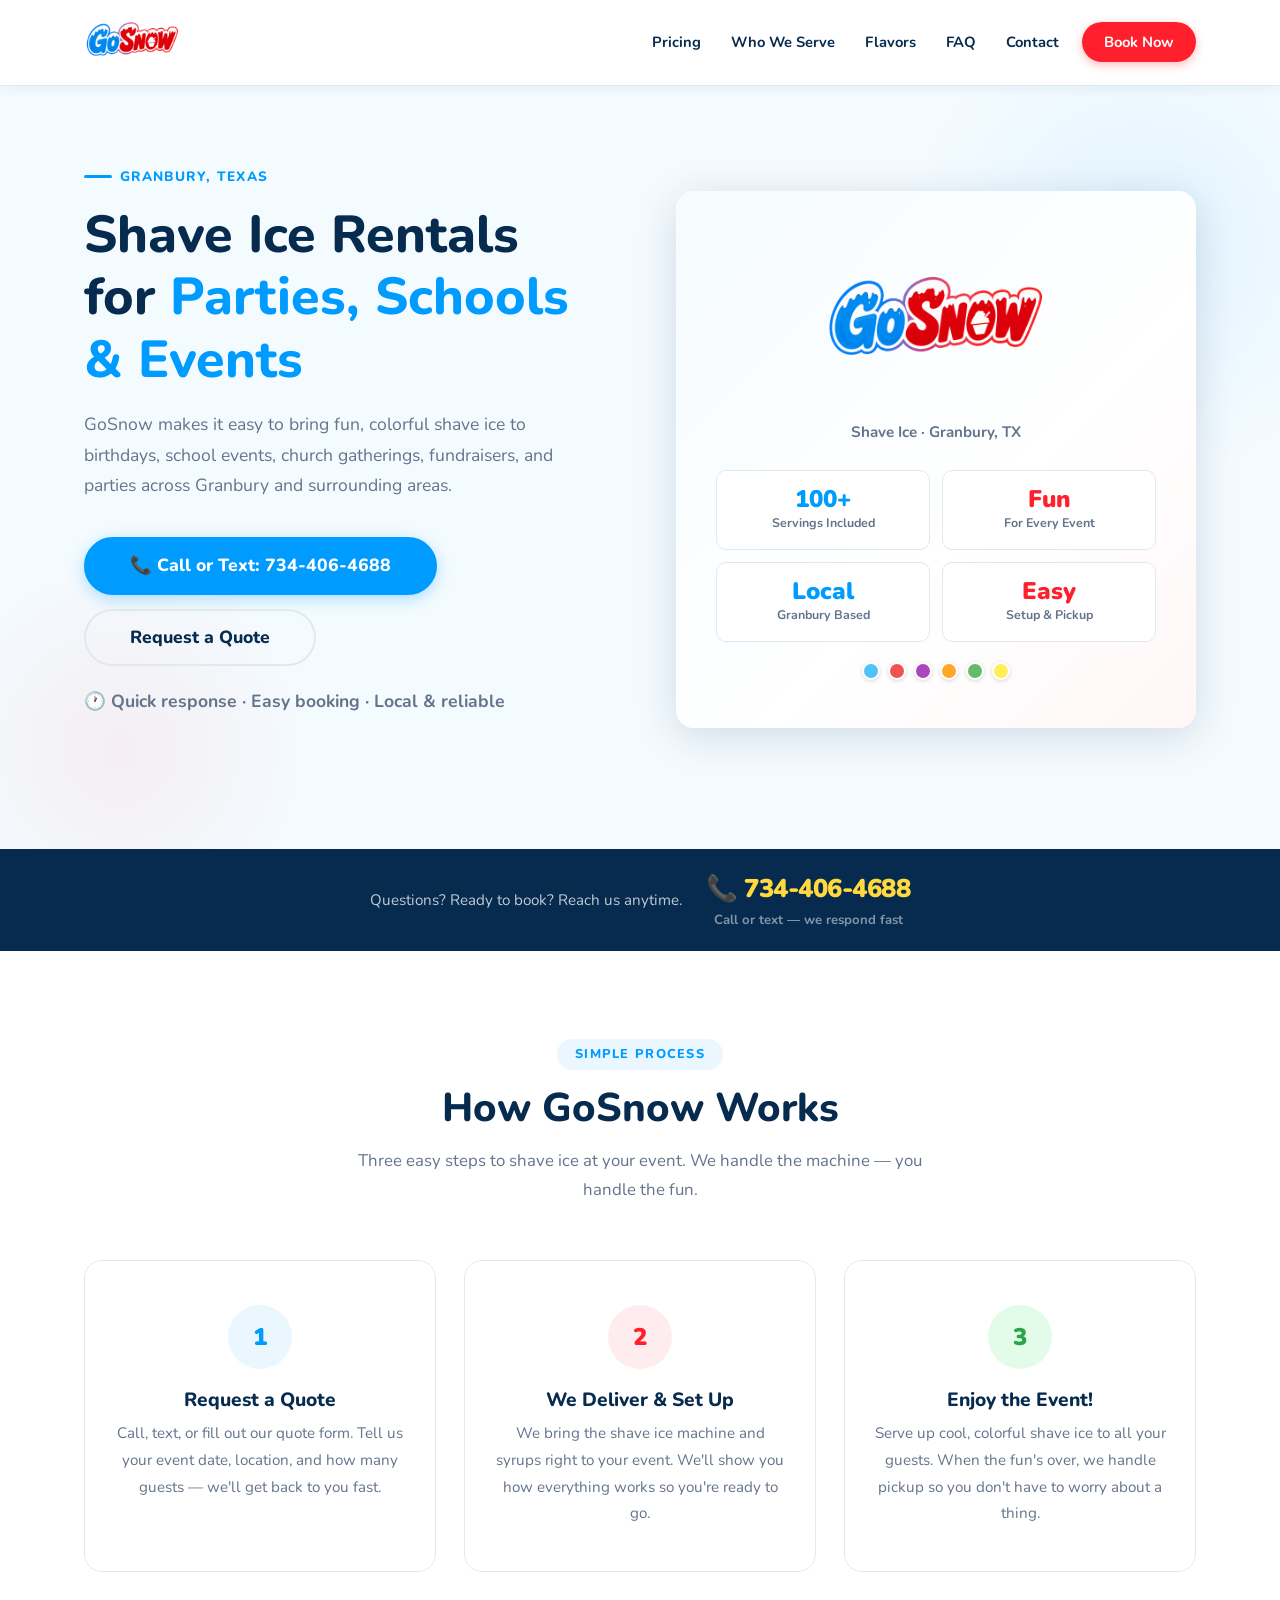
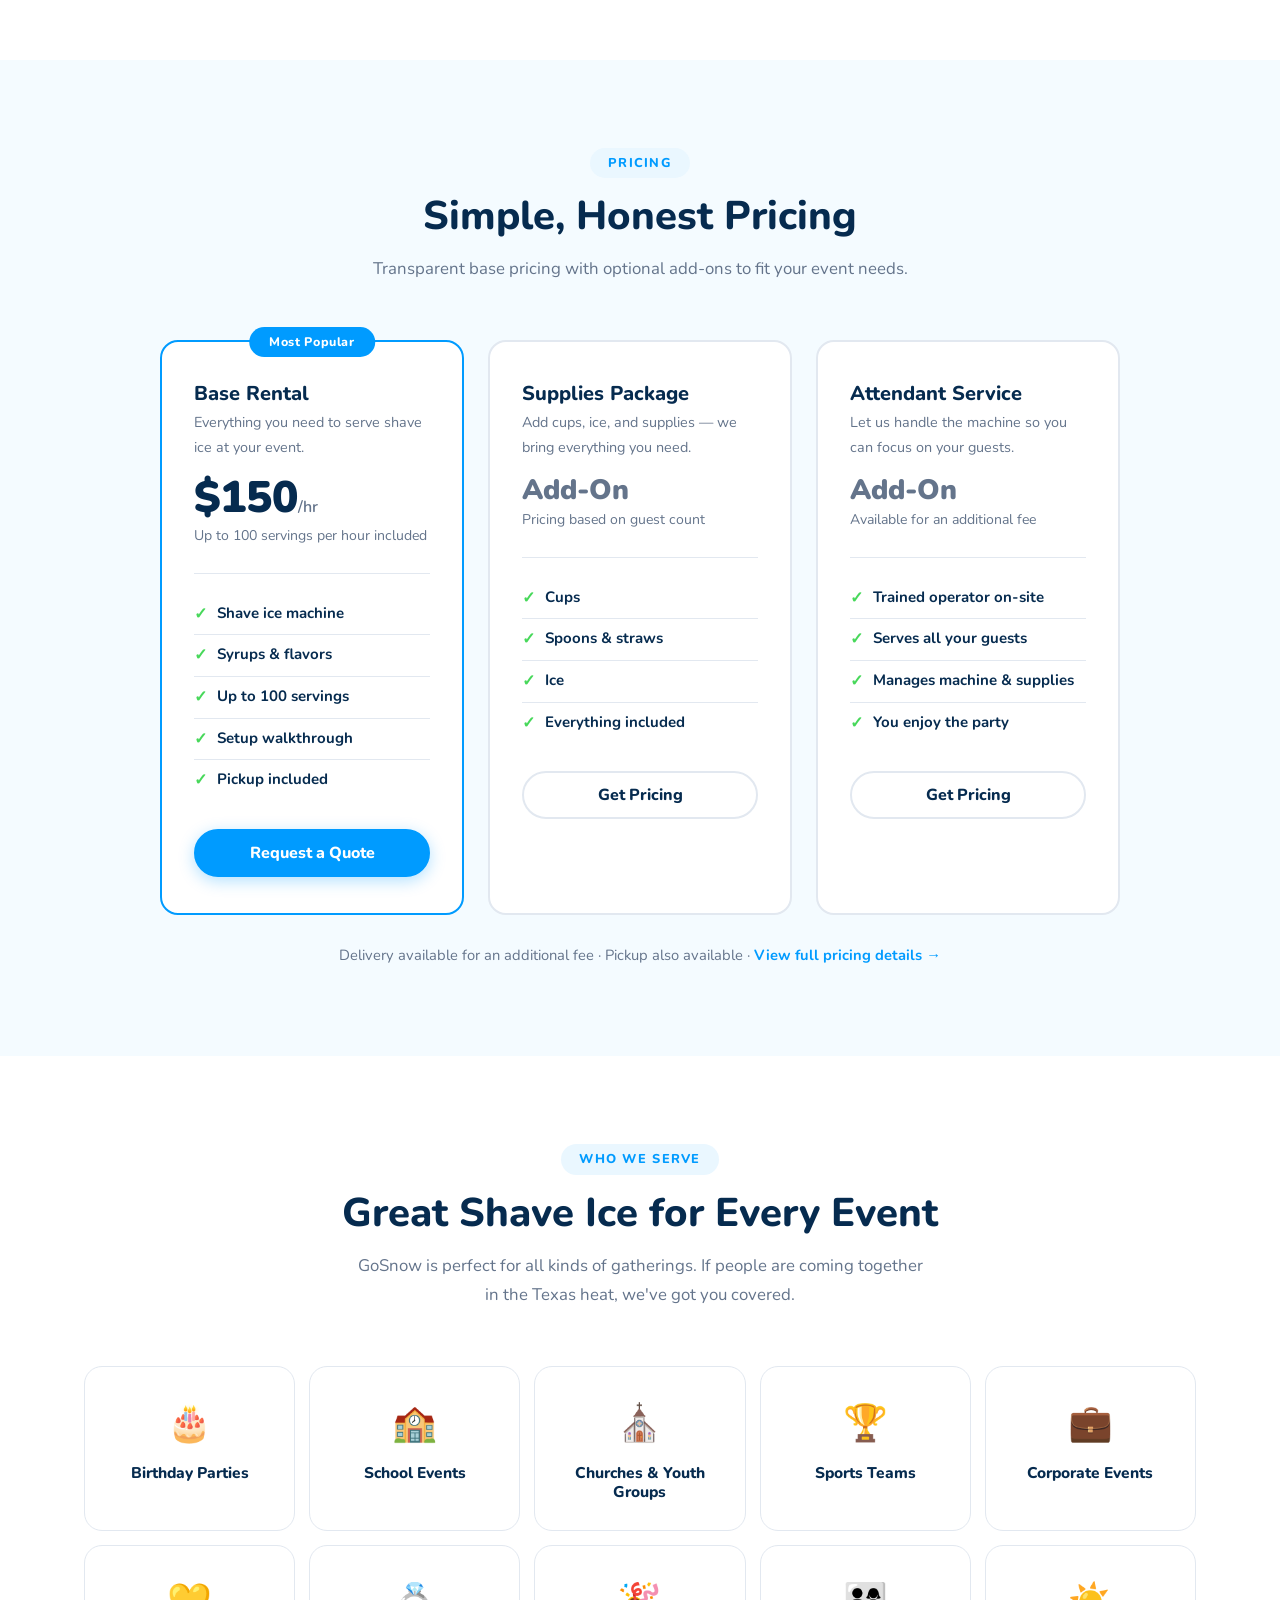
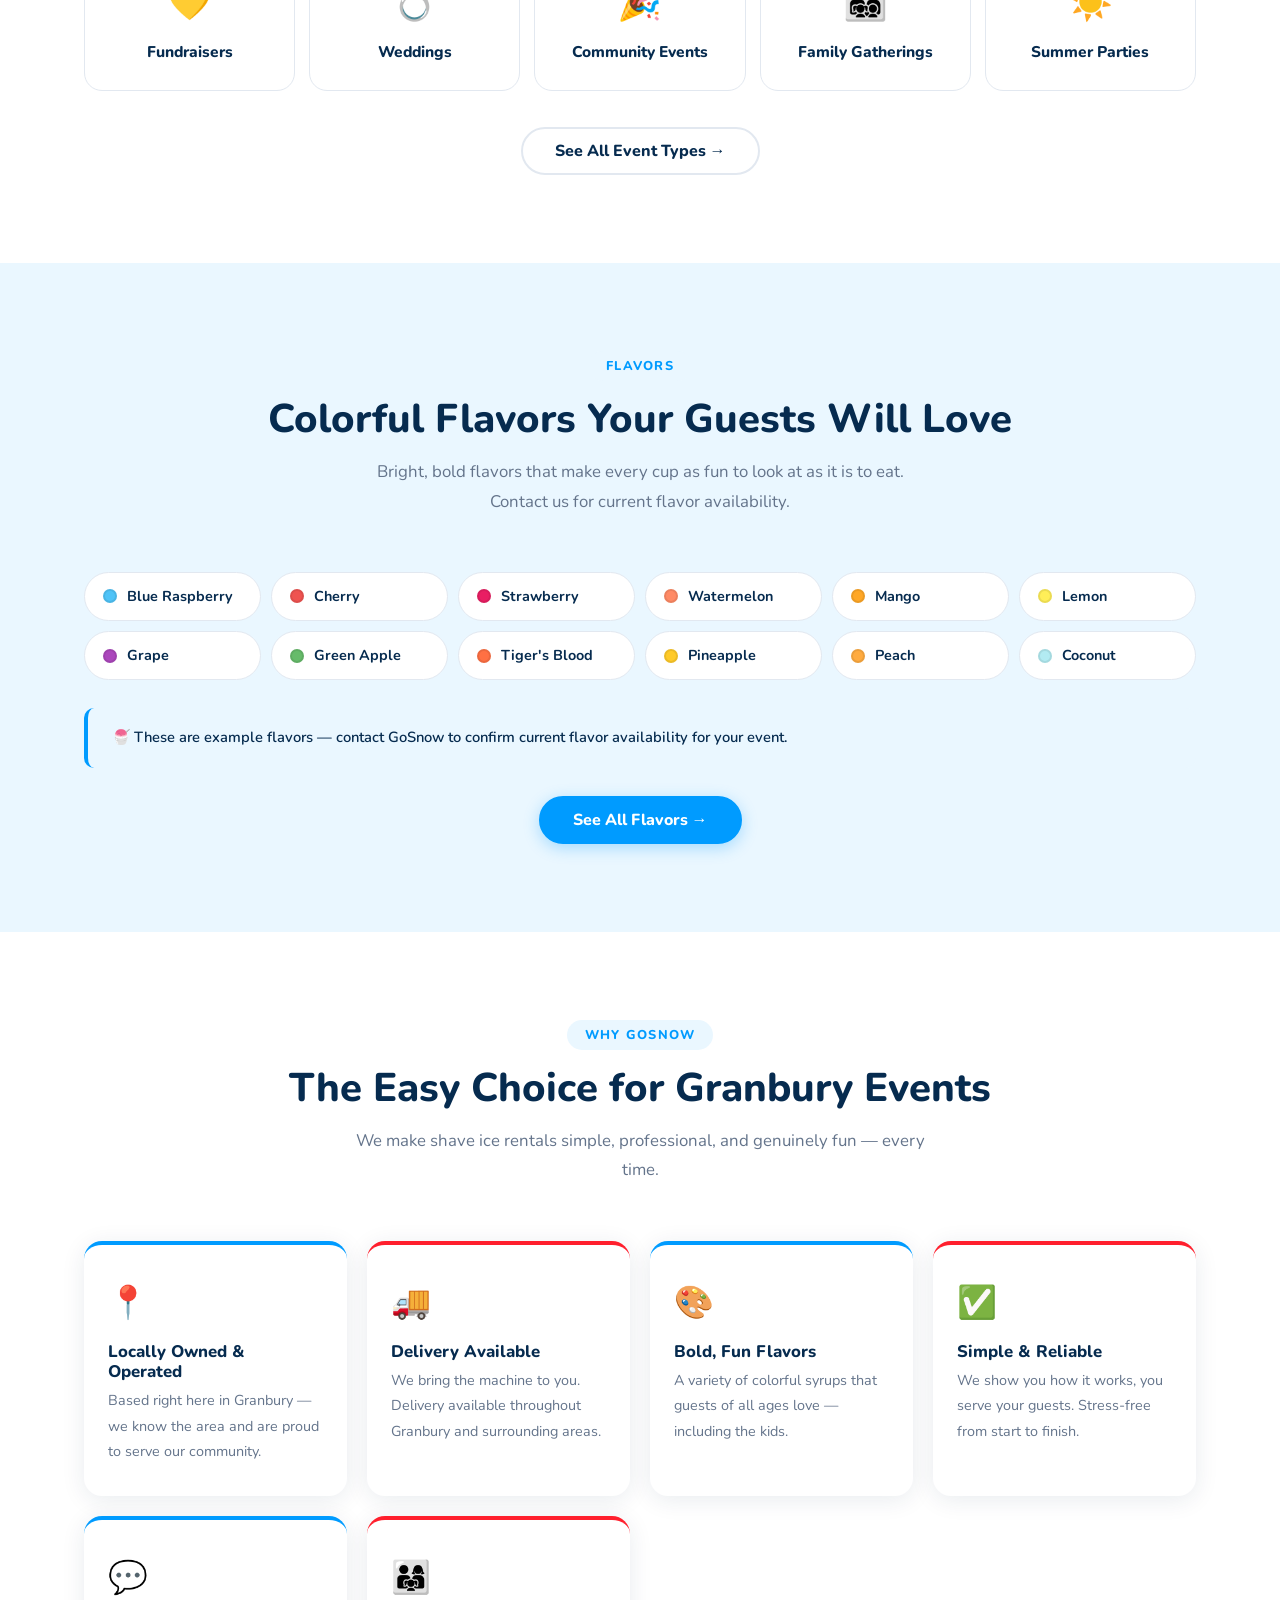
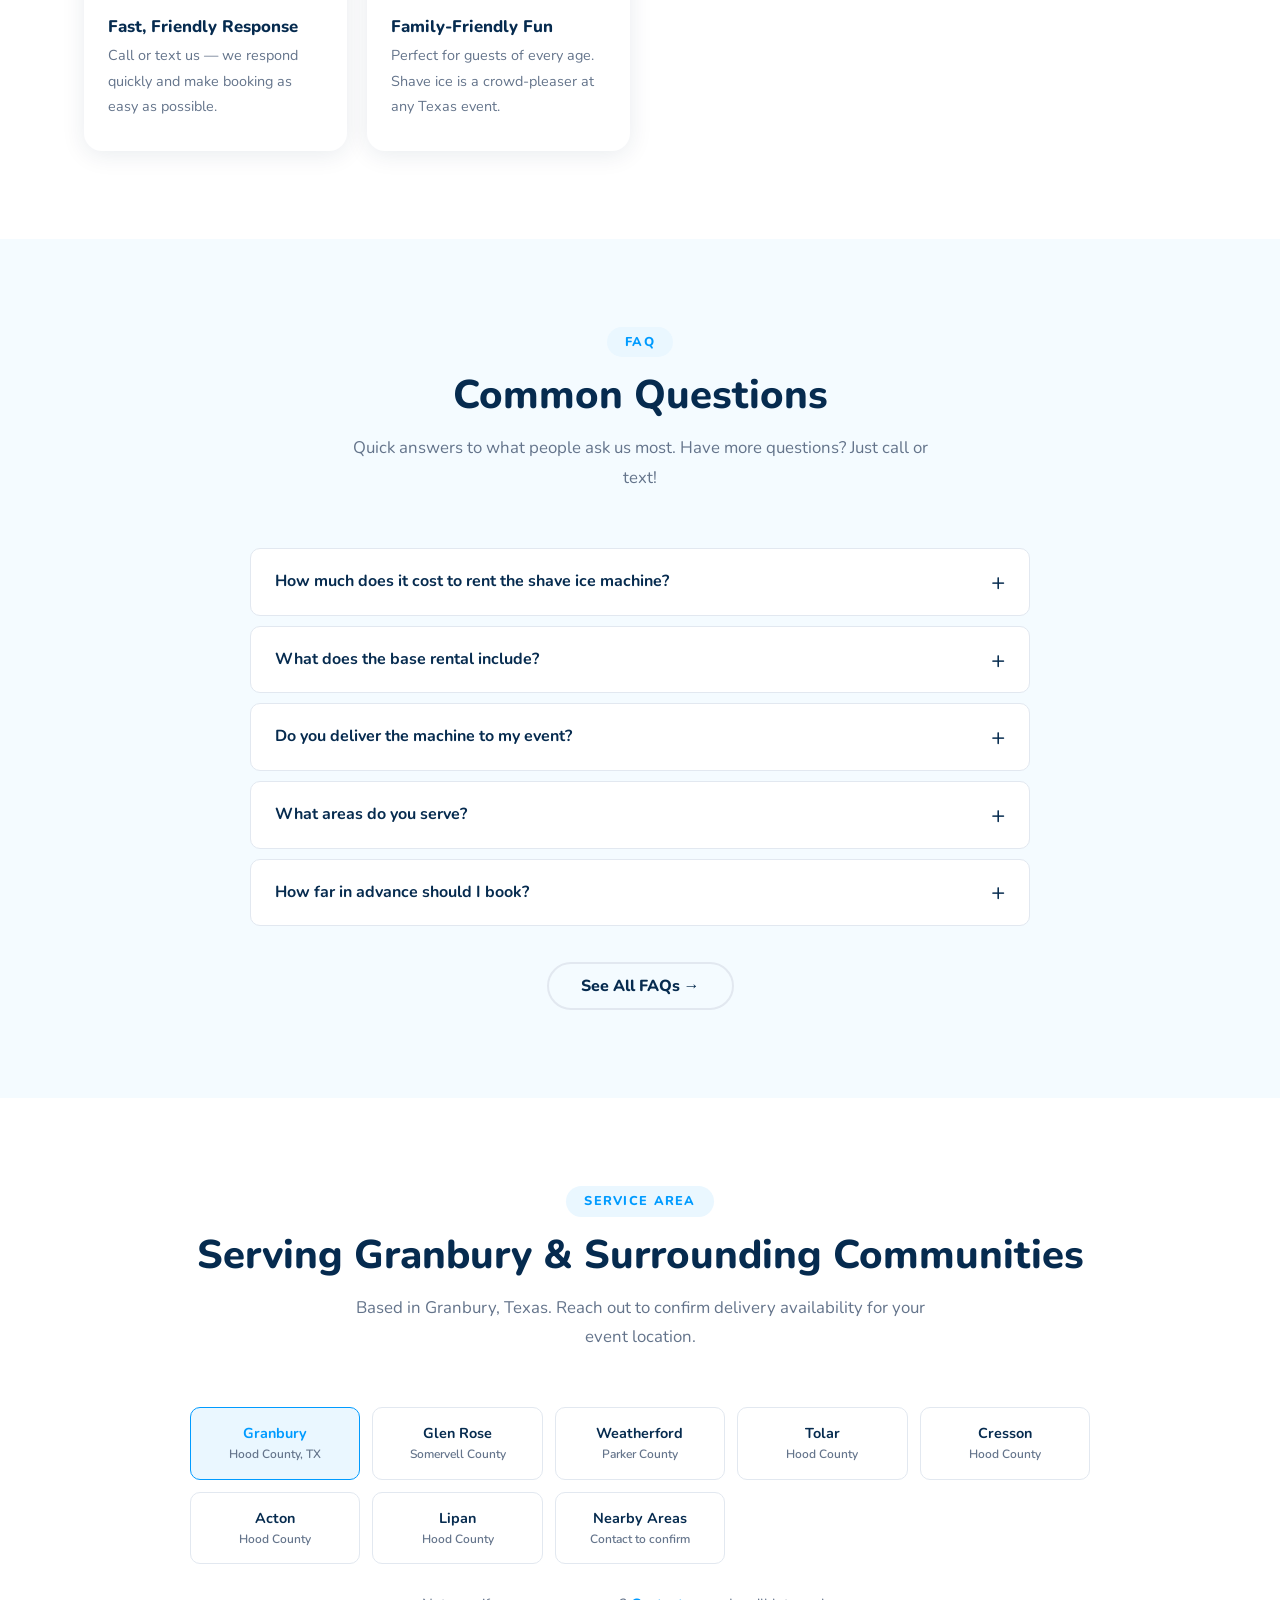
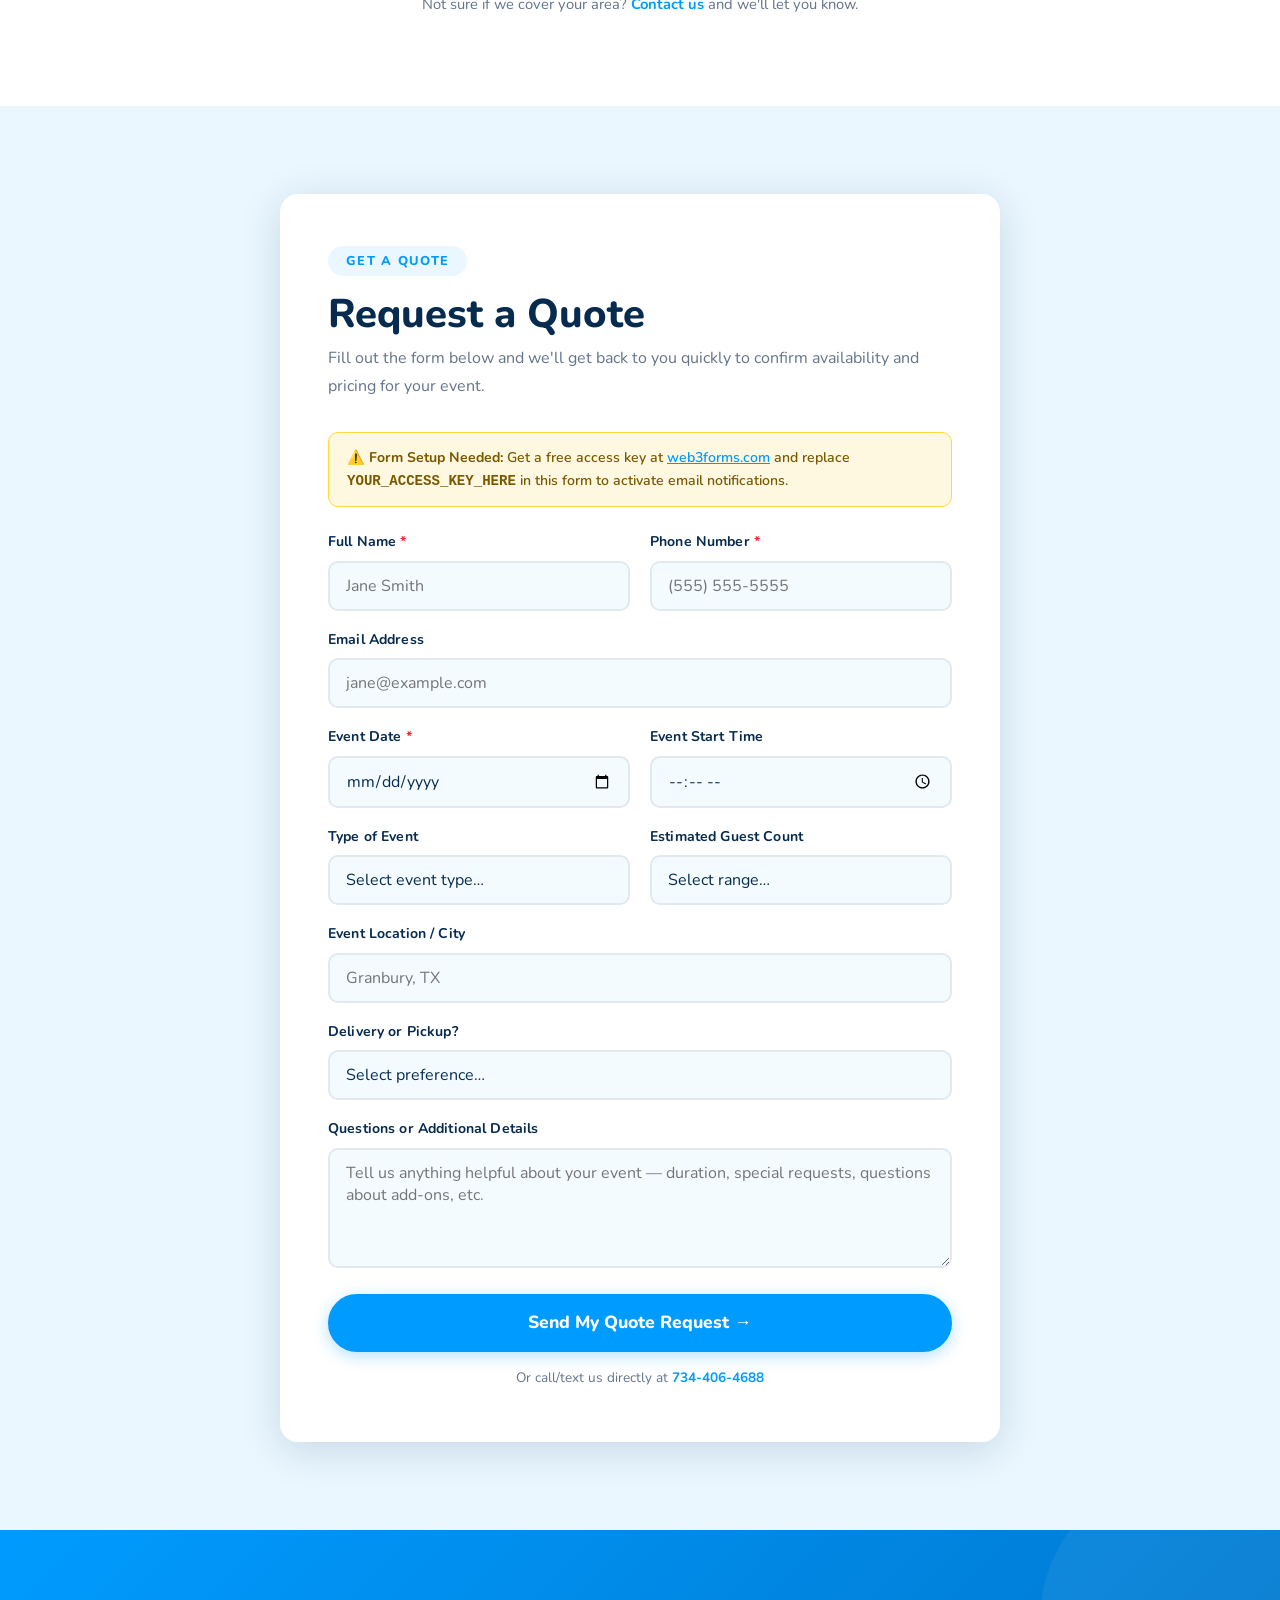
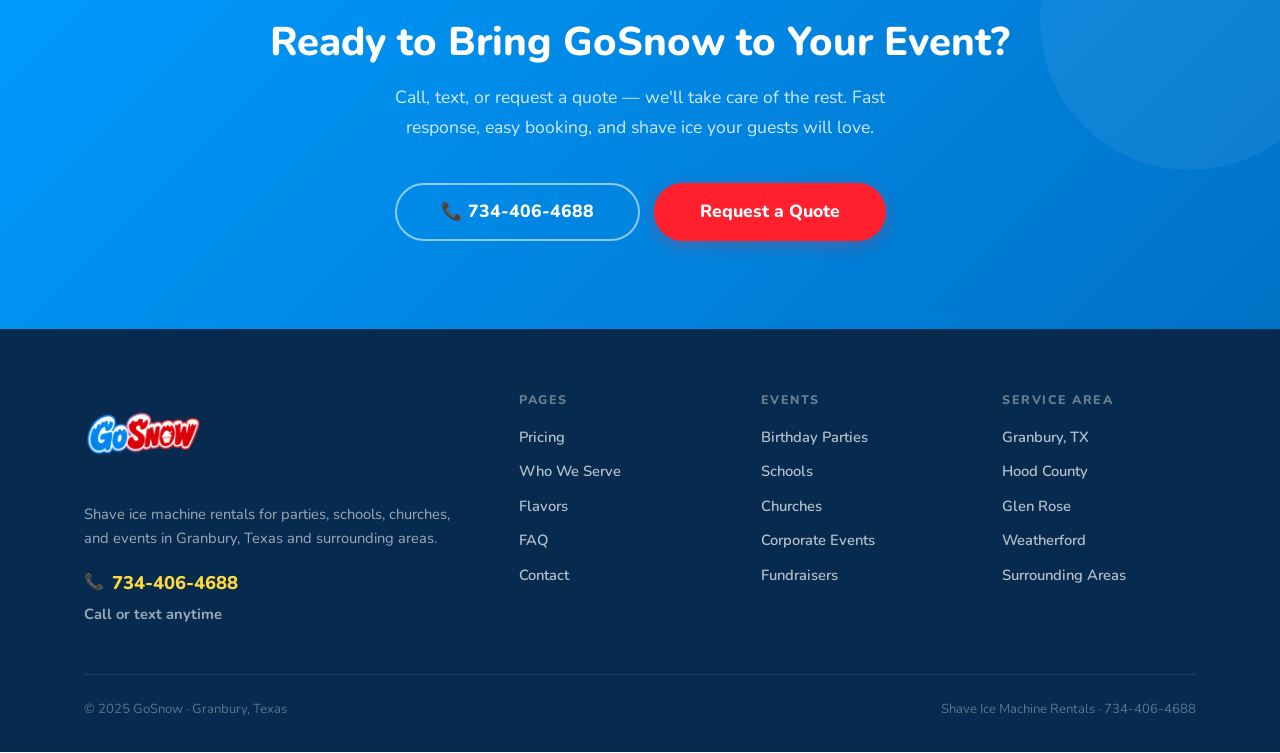
==== index.html @ 5ad8073b "Initial GoSnow website" ====
<!DOCTYPE html>
<html lang="en">
<head>
  <meta charset="UTF-8">
  <meta name="viewport" content="width=device-width, initial-scale=1.0">
  <title>GoSnow — Shave Ice Rentals in Granbury, TX</title>
  <meta name="description" content="GoSnow brings fun, colorful shave ice to birthday parties, school events, church gatherings, fundraisers, and events across Granbury, Texas. Call or text to book today!">
  <meta name="robots" content="index, follow">
  <link rel="canonical" href="index.html">

  <!-- Open Graph -->
  <meta property="og:title" content="GoSnow — Shave Ice Rentals in Granbury, TX">
  <meta property="og:description" content="Shave ice machine rentals for parties, schools, churches, and events in Granbury, Texas. Easy booking, great flavors, local service.">
  <meta property="og:type" content="website">
  <meta property="og:locale" content="en_US">

  <link rel="stylesheet" href="css/styles.css">

  <!-- LocalBusiness Structured Data -->
  <script type="application/ld+json">
  {
    "@context": "https://schema.org",
    "@type": "LocalBusiness",
    "name": "GoSnow",
    "description": "Shave ice machine rentals for parties, schools, churches, and events in Granbury, Texas.",
    "telephone": "+17344064688",
    "address": {
      "@type": "PostalAddress",
      "addressLocality": "Granbury",
      "addressRegion": "TX",
      "addressCountry": "US"
    },
    "areaServed": "Granbury, Texas and surrounding areas",
    "serviceType": "Shave Ice Machine Rental"
  }
  </script>
</head>
<body>

<!-- ============ NAV ============ -->
<header class="site-nav">
  <div class="container">
    <div class="nav-inner">
      <a href="index.html" class="logo-link" aria-label="GoSnow — Home">
        <img src="images/GoSnow_logo_transparent.png" alt="GoSnow" class="logo-img"
             onerror="this.style.display='none';this.nextElementSibling.style.display='flex'">
        <span class="logo-text" style="display:none"><span class="logo-go">Go</span><span class="logo-snow">Snow</span></span>
      </a>
      <nav aria-label="Main navigation">
        <ul class="nav-links">
          <li><a href="pricing.html">Pricing</a></li>
          <li><a href="who-we-rent-to.html">Who We Serve</a></li>
          <li><a href="flavors.html">Flavors</a></li>
          <li><a href="faq.html">FAQ</a></li>
          <li><a href="contact.html">Contact</a></li>
          <li><a href="contact.html" class="nav-book">Book Now</a></li>
        </ul>
      </nav>
      <button class="hamburger" aria-label="Open menu" aria-expanded="false">
        <svg viewBox="0 0 24 24" fill="none" stroke="currentColor" stroke-width="2.5" stroke-linecap="round">
          <line x1="3" y1="6" x2="21" y2="6"/><line x1="3" y1="12" x2="21" y2="12"/><line x1="3" y1="18" x2="21" y2="18"/>
        </svg>
      </button>
    </div>
  </div>
</header>
<nav class="mobile-nav" aria-label="Mobile navigation">
  <a href="index.html">Home</a>
  <a href="pricing.html">Pricing</a>
  <a href="who-we-rent-to.html">Who We Serve</a>
  <a href="flavors.html">Flavors</a>
  <a href="faq.html">FAQ</a>
  <a href="contact.html">Contact</a>
  <a href="contact.html" class="mobile-book">Book Now →</a>
</nav>

<main>

  <!-- ============ HERO ============ -->
  <section class="hero">
    <div class="container">
      <div class="hero-inner">
        <div class="hero-content">
          <div class="hero-eyebrow">Granbury, Texas</div>
          <h1>Shave Ice Rentals for <span>Parties, Schools &amp; Events</span></h1>
          <p>GoSnow makes it easy to bring fun, colorful shave ice to birthdays, school events, church gatherings, fundraisers, and parties across Granbury and surrounding areas.</p>
          <div class="cta-group">
            <a href="tel:7344064688" class="btn btn-primary btn-lg">📞 Call or Text: 734-406-4688</a>
            <a href="#quote" class="btn btn-outline btn-lg">Request a Quote</a>
          </div>
          <p class="hero-phone-note">🕐 Quick response · Easy booking · Local &amp; reliable</p>
        </div>
        <div class="hero-visual" aria-hidden="true">
          <div class="hero-visual-bg"></div>
          <div class="hero-visual-content">
            <img src="images/GoSnow_logo_transparent.png" alt="GoSnow" class="hero-logo-img">
            <p class="hero-tagline">Shave Ice · Granbury, TX</p>
            <div class="hero-stats">
              <div class="hero-stat">
                <div class="hero-stat-num blue">100+</div>
                <div class="hero-stat-label">Servings Included</div>
              </div>
              <div class="hero-stat">
                <div class="hero-stat-num red">Fun</div>
                <div class="hero-stat-label">For Every Event</div>
              </div>
              <div class="hero-stat">
                <div class="hero-stat-num blue">Local</div>
                <div class="hero-stat-label">Granbury Based</div>
              </div>
              <div class="hero-stat">
                <div class="hero-stat-num red">Easy</div>
                <div class="hero-stat-label">Setup &amp; Pickup</div>
              </div>
            </div>
            <div class="hero-flavor-dots">
              <div class="flavor-dot-sm" style="background:#4FC3F7;" title="Blue Raspberry"></div>
              <div class="flavor-dot-sm" style="background:#EF5350;" title="Cherry"></div>
              <div class="flavor-dot-sm" style="background:#AB47BC;" title="Grape"></div>
              <div class="flavor-dot-sm" style="background:#FFA726;" title="Mango"></div>
              <div class="flavor-dot-sm" style="background:#66BB6A;" title="Green Apple"></div>
              <div class="flavor-dot-sm" style="background:#FFEE58;" title="Lemon"></div>
            </div>
          </div>
        </div>
      </div>
    </div>
  </section>

  <!-- ============ PHONE BANNER ============ -->
  <div class="phone-banner">
    <div class="container">
      <div class="phone-banner-inner">
        <p>Questions? Ready to book? Reach us anytime.</p>
        <div>
          <a href="tel:7344064688" class="phone-link">📞 734-406-4688</a>
          <span class="call-or-text">Call or text — we respond fast</span>
        </div>
      </div>
    </div>
  </div>

  <!-- ============ HOW IT WORKS ============ -->
  <section class="section bg-white">
    <div class="container">
      <div class="section-header">
        <div class="section-tag">Simple Process</div>
        <h2>How GoSnow Works</h2>
        <p>Three easy steps to shave ice at your event. We handle the machine — you handle the fun.</p>
      </div>
      <div class="steps-grid">
        <div class="step-card">
          <div class="step-number blue">1</div>
          <h3>Request a Quote</h3>
          <p>Call, text, or fill out our quote form. Tell us your event date, location, and how many guests — we'll get back to you fast.</p>
        </div>
        <div class="step-card">
          <div class="step-number red">2</div>
          <h3>We Deliver &amp; Set Up</h3>
          <p>We bring the shave ice machine and syrups right to your event. We'll show you how everything works so you're ready to go.</p>
        </div>
        <div class="step-card">
          <div class="step-number green">3</div>
          <h3>Enjoy the Event!</h3>
          <p>Serve up cool, colorful shave ice to all your guests. When the fun's over, we handle pickup so you don't have to worry about a thing.</p>
        </div>
      </div>
    </div>
  </section>

  <!-- ============ PRICING PREVIEW ============ -->
  <section class="section bg-ice">
    <div class="container">
      <div class="section-header">
        <div class="section-tag">Pricing</div>
        <h2>Simple, Honest Pricing</h2>
        <p>Transparent base pricing with optional add-ons to fit your event needs.</p>
      </div>
      <div class="pricing-grid">
        <div class="pricing-card featured">
          <div class="pricing-badge">Most Popular</div>
          <h3>Base Rental</h3>
          <p class="pricing-desc">Everything you need to serve shave ice at your event.</p>
          <div class="pricing-amount">$150<span>/hr</span></div>
          <p class="pricing-note">Up to 100 servings per hour included</p>
          <ul class="pricing-features">
            <li><span class="feat-check">✓</span> Shave ice machine</li>
            <li><span class="feat-check">✓</span> Syrups &amp; flavors</li>
            <li><span class="feat-check">✓</span> Up to 100 servings</li>
            <li><span class="feat-check">✓</span> Setup walkthrough</li>
            <li><span class="feat-check">✓</span> Pickup included</li>
          </ul>
          <a href="contact.html" class="btn btn-primary btn-full">Request a Quote</a>
        </div>
        <div class="pricing-card">
          <h3>Supplies Package</h3>
          <p class="pricing-desc">Add cups, ice, and supplies — we bring everything you need.</p>
          <div class="pricing-amount" style="font-size:1.75rem;color:var(--gray)">Add-On</div>
          <p class="pricing-note">Pricing based on guest count</p>
          <ul class="pricing-features">
            <li><span class="feat-check">✓</span> Cups</li>
            <li><span class="feat-check">✓</span> Spoons &amp; straws</li>
            <li><span class="feat-check">✓</span> Ice</li>
            <li><span class="feat-check">✓</span> Everything included</li>
          </ul>
          <a href="contact.html" class="btn btn-outline btn-full">Get Pricing</a>
        </div>
        <div class="pricing-card">
          <h3>Attendant Service</h3>
          <p class="pricing-desc">Let us handle the machine so you can focus on your guests.</p>
          <div class="pricing-amount" style="font-size:1.75rem;color:var(--gray)">Add-On</div>
          <p class="pricing-note">Available for an additional fee</p>
          <ul class="pricing-features">
            <li><span class="feat-check">✓</span> Trained operator on-site</li>
            <li><span class="feat-check">✓</span> Serves all your guests</li>
            <li><span class="feat-check">✓</span> Manages machine &amp; supplies</li>
            <li><span class="feat-check">✓</span> You enjoy the party</li>
          </ul>
          <a href="contact.html" class="btn btn-outline btn-full">Get Pricing</a>
        </div>
      </div>
      <p style="text-align:center;margin-top:28px;font-size:0.92rem;color:var(--gray)">
        Delivery available for an additional fee · Pickup also available · <a href="pricing.html" style="color:var(--blue);font-weight:700">View full pricing details →</a>
      </p>
    </div>
  </section>

  <!-- ============ WHO WE SERVE ============ -->
  <section class="section bg-white">
    <div class="container">
      <div class="section-header">
        <div class="section-tag">Who We Serve</div>
        <h2>Great Shave Ice for Every Event</h2>
        <p>GoSnow is perfect for all kinds of gatherings. If people are coming together in the Texas heat, we've got you covered.</p>
      </div>
      <div class="events-grid">
        <div class="event-card">
          <div class="event-icon">🎂</div>
          <h4>Birthday Parties</h4>
        </div>
        <div class="event-card">
          <div class="event-icon">🏫</div>
          <h4>School Events</h4>
        </div>
        <div class="event-card">
          <div class="event-icon">⛪</div>
          <h4>Churches &amp; Youth Groups</h4>
        </div>
        <div class="event-card">
          <div class="event-icon">🏆</div>
          <h4>Sports Teams</h4>
        </div>
        <div class="event-card">
          <div class="event-icon">💼</div>
          <h4>Corporate Events</h4>
        </div>
        <div class="event-card">
          <div class="event-icon">💛</div>
          <h4>Fundraisers</h4>
        </div>
        <div class="event-card">
          <div class="event-icon">💍</div>
          <h4>Weddings</h4>
        </div>
        <div class="event-card">
          <div class="event-icon">🎉</div>
          <h4>Community Events</h4>
        </div>
        <div class="event-card">
          <div class="event-icon">👨‍👩‍👧‍👦</div>
          <h4>Family Gatherings</h4>
        </div>
        <div class="event-card">
          <div class="event-icon">☀️</div>
          <h4>Summer Parties</h4>
        </div>
      </div>
      <div style="text-align:center;margin-top:36px;">
        <a href="who-we-rent-to.html" class="btn btn-outline">See All Event Types →</a>
      </div>
    </div>
  </section>

  <!-- ============ FLAVORS PREVIEW ============ -->
  <section class="section bg-light-blue">
    <div class="container">
      <div class="section-header">
        <div class="section-tag">Flavors</div>
        <h2>Colorful Flavors Your Guests Will Love</h2>
        <p>Bright, bold flavors that make every cup as fun to look at as it is to eat. Contact us for current flavor availability.</p>
      </div>
      <div class="flavors-grid">
        <div class="flavor-chip"><div class="flavor-swatch" style="background:#4FC3F7;"></div>Blue Raspberry</div>
        <div class="flavor-chip"><div class="flavor-swatch" style="background:#EF5350;"></div>Cherry</div>
        <div class="flavor-chip"><div class="flavor-swatch" style="background:#E91E63;"></div>Strawberry</div>
        <div class="flavor-chip"><div class="flavor-swatch" style="background:#FF8A65;"></div>Watermelon</div>
        <div class="flavor-chip"><div class="flavor-swatch" style="background:#FFA726;"></div>Mango</div>
        <div class="flavor-chip"><div class="flavor-swatch" style="background:#FFEE58;"></div>Lemon</div>
        <div class="flavor-chip"><div class="flavor-swatch" style="background:#AB47BC;"></div>Grape</div>
        <div class="flavor-chip"><div class="flavor-swatch" style="background:#66BB6A;"></div>Green Apple</div>
        <div class="flavor-chip"><div class="flavor-swatch" style="background:#FF7043;"></div>Tiger's Blood</div>
        <div class="flavor-chip"><div class="flavor-swatch" style="background:#FFCA28;"></div>Pineapple</div>
        <div class="flavor-chip"><div class="flavor-swatch" style="background:#FFAB40;"></div>Peach</div>
        <div class="flavor-chip"><div class="flavor-swatch" style="background:#B2EBF2;"></div>Coconut</div>
      </div>
      <div class="flavors-notice">
        🍧 These are example flavors — contact GoSnow to confirm current flavor availability for your event.
      </div>
      <div style="text-align:center;margin-top:28px;">
        <a href="flavors.html" class="btn btn-primary">See All Flavors →</a>
      </div>
    </div>
  </section>

  <!-- ============ WHY GOSNOW ============ -->
  <section class="section bg-white">
    <div class="container">
      <div class="section-header">
        <div class="section-tag">Why GoSnow</div>
        <h2>The Easy Choice for Granbury Events</h2>
        <p>We make shave ice rentals simple, professional, and genuinely fun — every time.</p>
      </div>
      <div class="why-grid">
        <div class="why-card">
          <div class="why-icon">📍</div>
          <h4>Locally Owned &amp; Operated</h4>
          <p>Based right here in Granbury — we know the area and are proud to serve our community.</p>
        </div>
        <div class="why-card red-accent">
          <div class="why-icon">🚚</div>
          <h4>Delivery Available</h4>
          <p>We bring the machine to you. Delivery available throughout Granbury and surrounding areas.</p>
        </div>
        <div class="why-card">
          <div class="why-icon">🎨</div>
          <h4>Bold, Fun Flavors</h4>
          <p>A variety of colorful syrups that guests of all ages love — including the kids.</p>
        </div>
        <div class="why-card red-accent">
          <div class="why-icon">✅</div>
          <h4>Simple &amp; Reliable</h4>
          <p>We show you how it works, you serve your guests. Stress-free from start to finish.</p>
        </div>
        <div class="why-card">
          <div class="why-icon">💬</div>
          <h4>Fast, Friendly Response</h4>
          <p>Call or text us — we respond quickly and make booking as easy as possible.</p>
        </div>
        <div class="why-card red-accent">
          <div class="why-icon">👨‍👩‍👧</div>
          <h4>Family-Friendly Fun</h4>
          <p>Perfect for guests of every age. Shave ice is a crowd-pleaser at any Texas event.</p>
        </div>
      </div>
    </div>
  </section>

  <!-- ============ FAQ PREVIEW ============ -->
  <section class="section bg-ice">
    <div class="container">
      <div class="section-header">
        <div class="section-tag">FAQ</div>
        <h2>Common Questions</h2>
        <p>Quick answers to what people ask us most. Have more questions? Just call or text!</p>
      </div>
      <div class="faq-list">
        <div class="faq-item">
          <div class="faq-question">How much does it cost to rent the shave ice machine?<span class="faq-icon">+</span></div>
          <div class="faq-answer"><p>Our base rental starts at $150/hour and includes the machine, syrups, and up to 100 servings. Add-on packages are available for cups, ice, supplies, and an attendant. Contact us for a custom quote for your event.</p></div>
        </div>
        <div class="faq-item">
          <div class="faq-question">What does the base rental include?<span class="faq-icon">+</span></div>
          <div class="faq-answer"><p>The base rental includes the shave ice machine, syrups, and up to 100 servings. We'll show you how to operate the machine at setup. A separate supplies package covers cups, spoons, straws, and ice.</p></div>
        </div>
        <div class="faq-item">
          <div class="faq-question">Do you deliver the machine to my event?<span class="faq-icon">+</span></div>
          <div class="faq-answer"><p>Yes! Delivery is available for an additional fee based on your event location. Pickup is also an option if you prefer to bring the machine yourself. Contact us to confirm delivery availability for your area.</p></div>
        </div>
        <div class="faq-item">
          <div class="faq-question">What areas do you serve?<span class="faq-icon">+</span></div>
          <div class="faq-answer"><p>GoSnow is based in Granbury, Texas and serves the surrounding areas including Hood County, Glen Rose, Weatherford, and nearby communities. Contact us to confirm availability for your specific event location.</p></div>
        </div>
        <div class="faq-item">
          <div class="faq-question">How far in advance should I book?<span class="faq-icon">+</span></div>
          <div class="faq-answer"><p>We recommend booking as early as possible, especially for weekends and summer events. That said, reach out even with short notice — we'll do our best to make it work!</p></div>
        </div>
      </div>
      <div style="text-align:center;margin-top:36px;">
        <a href="faq.html" class="btn btn-outline">See All FAQs →</a>
      </div>
    </div>
  </section>

  <!-- ============ SERVICE AREAS ============ -->
  <section class="section bg-white">
    <div class="container">
      <div class="section-header">
        <div class="section-tag">Service Area</div>
        <h2>Serving Granbury &amp; Surrounding Communities</h2>
        <p>Based in Granbury, Texas. Reach out to confirm delivery availability for your event location.</p>
      </div>
      <div class="areas-grid">
        <div class="area-chip primary">Granbury <span class="area-state">Hood County, TX</span></div>
        <div class="area-chip">Glen Rose <span class="area-state">Somervell County</span></div>
        <div class="area-chip">Weatherford <span class="area-state">Parker County</span></div>
        <div class="area-chip">Tolar <span class="area-state">Hood County</span></div>
        <div class="area-chip">Cresson <span class="area-state">Hood County</span></div>
        <div class="area-chip">Acton <span class="area-state">Hood County</span></div>
        <div class="area-chip">Lipan <span class="area-state">Hood County</span></div>
        <div class="area-chip">Nearby Areas <span class="area-state">Contact to confirm</span></div>
      </div>
      <p class="area-note">Not sure if we cover your area? <a href="contact.html" style="color:var(--blue);font-weight:700">Contact us</a> and we'll let you know.</p>
    </div>
  </section>

  <!-- ============ QUOTE FORM ============ -->
  <section class="section bg-light-blue" id="quote">
    <div class="container">
      <div class="form-wrap">
        <div class="section-tag">Get a Quote</div>
        <h2>Request a Quote</h2>
        <p>Fill out the form below and we'll get back to you quickly to confirm availability and pricing for your event.</p>

        <!-- SETUP: Get your free access key at web3forms.com and replace YOUR_ACCESS_KEY_HERE below -->
        <div class="setup-notice">
          ⚠️ <strong>Form Setup Needed:</strong> Get a free access key at <a href="https://web3forms.com" target="_blank" rel="noopener">web3forms.com</a> and replace <code>YOUR_ACCESS_KEY_HERE</code> in this form to activate email notifications.
        </div>

        <form class="quote-form" novalidate>
          <input type="hidden" name="access_key" value="da14fd44-ae51-446a-985c-f9cbe2124d00">
          <input type="hidden" name="subject" value="New GoSnow Quote Request">
          <input type="hidden" name="from_name" value="GoSnow Website">
          <input type="hidden" name="redirect" value="">
          <input type="checkbox" name="botcheck" style="display:none">

          <div class="form-row">
            <div class="form-group">
              <label for="name">Full Name <span>*</span></label>
              <input type="text" id="name" name="name" required placeholder="Jane Smith">
            </div>
            <div class="form-group">
              <label for="phone">Phone Number <span>*</span></label>
              <input type="tel" id="phone" name="phone" required placeholder="(555) 555-5555">
            </div>
          </div>
          <div class="form-group">
            <label for="email">Email Address</label>
            <input type="email" id="email" name="email" placeholder="jane@example.com">
          </div>
          <div class="form-row">
            <div class="form-group">
              <label for="event-date">Event Date <span>*</span></label>
              <input type="date" id="event-date" name="event_date" required>
            </div>
            <div class="form-group">
              <label for="event-time">Event Start Time</label>
              <input type="time" id="event-time" name="event_time">
            </div>
          </div>
          <div class="form-row">
            <div class="form-group">
              <label for="event-type">Type of Event</label>
              <select id="event-type" name="event_type">
                <option value="">Select event type…</option>
                <option>Birthday Party</option>
                <option>School Event</option>
                <option>Church / Youth Group</option>
                <option>Sports Team Event</option>
                <option>Corporate Event</option>
                <option>Fundraiser</option>
                <option>Wedding</option>
                <option>Community Event</option>
                <option>Family Gathering</option>
                <option>Other</option>
              </select>
            </div>
            <div class="form-group">
              <label for="guest-count">Estimated Guest Count</label>
              <select id="guest-count" name="guest_count">
                <option value="">Select range…</option>
                <option>Under 50</option>
                <option>50–100</option>
                <option>100–200</option>
                <option>200–300</option>
                <option>300+</option>
              </select>
            </div>
          </div>
          <div class="form-group">
            <label for="event-location">Event Location / City</label>
            <input type="text" id="event-location" name="event_location" placeholder="Granbury, TX">
          </div>
          <div class="form-group">
            <label for="delivery">Delivery or Pickup?</label>
            <select id="delivery" name="delivery_preference">
              <option value="">Select preference…</option>
              <option>Delivery (I'd like GoSnow to deliver)</option>
              <option>Pickup (I'll pick up the machine)</option>
              <option>Not sure yet</option>
            </select>
          </div>
          <div class="form-group">
            <label for="notes">Questions or Additional Details</label>
            <textarea id="notes" name="notes" placeholder="Tell us anything helpful about your event — duration, special requests, questions about add-ons, etc."></textarea>
          </div>
          <button type="submit" class="btn btn-primary btn-full btn-lg">Send My Quote Request →</button>
          <p style="text-align:center;margin-top:14px;font-size:0.85rem;color:var(--gray);">Or call/text us directly at <a href="tel:7344064688" style="color:var(--blue);font-weight:700;">734-406-4688</a></p>
        </form>

        <div class="form-success">
          <div class="success-icon">🎉</div>
          <h3>We Got Your Request!</h3>
          <p>Thanks! GoSnow received your quote request. We'll reach out soon to confirm availability and details for your event.</p>
          <br>
          <p>In a hurry? Call or text us at <a href="tel:7344064688" style="color:var(--blue);font-weight:700;">734-406-4688</a>.</p>
        </div>
      </div>
    </div>
  </section>

  <!-- ============ CTA SECTION ============ -->
  <section class="cta-section">
    <div class="container">
      <h2>Ready to Bring GoSnow to Your Event?</h2>
      <p>Call, text, or request a quote — we'll take care of the rest. Fast response, easy booking, and shave ice your guests will love.</p>
      <div class="cta-group" style="justify-content:center;">
        <a href="tel:7344064688" class="btn btn-outline-white btn-lg">📞 734-406-4688</a>
        <a href="#quote" class="btn btn-red btn-lg">Request a Quote</a>
      </div>
    </div>
  </section>

</main>

<!-- ============ FOOTER ============ -->
<footer class="site-footer">
  <div class="container">
    <div class="footer-inner">
      <div class="footer-brand">
        <img src="images/GoSnow_logo_transparent.png" alt="GoSnow" class="footer-logo-img">
        <p>Shave ice machine rentals for parties, schools, churches, and events in Granbury, Texas and surrounding areas.</p>
        <div class="footer-phone-row">
          <span>📞</span>
          <a href="tel:7344064688">734-406-4688</a>
        </div>
        <p class="footer-sms">Call or text anytime</p>
      </div>
      <div class="footer-col">
        <h5>Pages</h5>
        <a href="pricing.html">Pricing</a>
        <a href="who-we-rent-to.html">Who We Serve</a>
        <a href="flavors.html">Flavors</a>
        <a href="faq.html">FAQ</a>
        <a href="contact.html">Contact</a>
      </div>
      <div class="footer-col">
        <h5>Events</h5>
        <a href="who-we-rent-to.html">Birthday Parties</a>
        <a href="who-we-rent-to.html">Schools</a>
        <a href="who-we-rent-to.html">Churches</a>
        <a href="who-we-rent-to.html">Corporate Events</a>
        <a href="who-we-rent-to.html">Fundraisers</a>
      </div>
      <div class="footer-col">
        <h5>Service Area</h5>
        <a href="contact.html">Granbury, TX</a>
        <a href="contact.html">Hood County</a>
        <a href="contact.html">Glen Rose</a>
        <a href="contact.html">Weatherford</a>
        <a href="contact.html">Surrounding Areas</a>
      </div>
    </div>
    <div class="footer-bottom">
      <span>© 2025 GoSnow · Granbury, Texas</span>
      <span>Shave Ice Machine Rentals · 734-406-4688</span>
    </div>
  </div>
</footer>

<script src="js/main.js"></script>
</body>
</html>
---- css/styles.css ----
/* ============================================================
   GoSnow — Main Stylesheet
   Brand: Blue #009BFF | Red #FF1F2D | Navy #062B4F
   ============================================================ */

@import url('https://fonts.googleapis.com/css2?family=Nunito:wght@400;600;700;800;900&display=swap');

/* === Design Tokens === */
:root {
  --blue:       #009BFF;
  --blue-dark:  #0078CC;
  --red:        #FF1F2D;
  --red-dark:   #D91020;
  --ice-white:  #F4FBFF;
  --white:      #FFFFFF;
  --navy:       #062B4F;
  --purple:     #7B4DFF;
  --light-blue: #EAF7FF;
  --light-red:  #FFECEE;
  --yellow:     #FFD93D;
  --green:      #47D85A;
  --gray:       #64748B;
  --light-gray: #F1F5F9;
  --border:     #E2E8F0;
  --shadow:     0 4px 24px rgba(6,43,79,0.09);
  --shadow-lg:  0 8px 40px rgba(6,43,79,0.15);
  --radius:     18px;
  --radius-sm:  10px;
  --radius-pill:9999px;
  --transition: all 0.2s ease;
}

/* === Reset === */
*, *::before, *::after { box-sizing: border-box; margin: 0; padding: 0; }
html { scroll-behavior: smooth; }
body {
  font-family: 'Nunito', sans-serif;
  font-size: 16px;
  line-height: 1.6;
  color: var(--navy);
  background: var(--white);
  -webkit-font-smoothing: antialiased;
}
img { max-width: 100%; height: auto; display: block; }
a { text-decoration: none; color: inherit; }
ul { list-style: none; }
button { font-family: inherit; }

/* === Typography === */
h1, h2, h3, h4, h5 { font-weight: 800; line-height: 1.2; color: var(--navy); }
h1 { font-size: clamp(1.9rem, 5vw, 3.25rem); }
h2 { font-size: clamp(1.6rem, 4vw, 2.5rem); }
h3 { font-size: clamp(1.2rem, 3vw, 1.6rem); }
h4 { font-size: 1.1rem; }
p   { color: var(--gray); line-height: 1.75; }

/* === Layout Utilities === */
.container   { max-width: 1160px; margin: 0 auto; padding: 0 24px; }
.section     { padding: 88px 0; }
.section-sm  { padding: 56px 0; }
.text-center { text-align: center; }

.section-header          { text-align: center; margin-bottom: 56px; }
.section-header p        { max-width: 580px; margin: 14px auto 0; font-size: 1.05rem; }
.section-tag {
  display: inline-block;
  font-size: 0.8rem;
  font-weight: 800;
  letter-spacing: 0.1em;
  text-transform: uppercase;
  color: var(--blue);
  background: var(--light-blue);
  border-radius: var(--radius-pill);
  padding: 5px 18px;
  margin-bottom: 14px;
}
.section-tag.red  { color: var(--red);    background: var(--light-red); }
.section-tag.navy { color: var(--white); background: rgba(255,255,255,0.15); }

/* === Background Variants === */
.bg-white      { background: var(--white); }
.bg-ice        { background: var(--ice-white); }
.bg-light-blue { background: var(--light-blue); }
.bg-light-red  { background: var(--light-red); }
.bg-navy       { background: var(--navy); }

/* === Buttons === */
.btn {
  display: inline-flex;
  align-items: center;
  justify-content: center;
  gap: 8px;
  font-family: 'Nunito', sans-serif;
  font-weight: 800;
  font-size: 1rem;
  border-radius: var(--radius-pill);
  padding: 14px 32px;
  border: 2.5px solid transparent;
  cursor: pointer;
  transition: var(--transition);
  white-space: nowrap;
  text-decoration: none;
  line-height: 1;
}
.btn-primary {
  background: var(--blue);
  color: white;
  border-color: var(--blue);
  box-shadow: 0 4px 16px rgba(0,155,255,0.3);
}
.btn-primary:hover {
  background: var(--blue-dark);
  border-color: var(--blue-dark);
  transform: translateY(-2px);
  box-shadow: 0 6px 24px rgba(0,155,255,0.4);
}
.btn-red {
  background: var(--red);
  color: white;
  border-color: var(--red);
  box-shadow: 0 4px 16px rgba(255,31,45,0.3);
}
.btn-red:hover {
  background: var(--red-dark);
  border-color: var(--red-dark);
  transform: translateY(-2px);
  box-shadow: 0 6px 24px rgba(255,31,45,0.4);
}
.btn-outline {
  background: transparent;
  color: var(--navy);
  border-color: var(--border);
}
.btn-outline:hover {
  border-color: var(--blue);
  color: var(--blue);
  transform: translateY(-2px);
}
.btn-outline-white {
  background: transparent;
  color: white;
  border-color: rgba(255,255,255,0.55);
}
.btn-outline-white:hover {
  background: rgba(255,255,255,0.12);
  border-color: white;
}
.btn-lg  { padding: 18px 44px; font-size: 1.1rem; }
.btn-sm  { padding: 10px 22px; font-size: 0.9rem; }
.btn-full{ width: 100%; }
.cta-group {
  display: flex;
  flex-wrap: wrap;
  gap: 14px;
  align-items: center;
}

/* ============================================================
   NAVIGATION
   ============================================================ */
.site-nav {
  position: sticky;
  top: 0;
  z-index: 200;
  background: white;
  border-bottom: 1px solid var(--border);
  box-shadow: 0 2px 12px rgba(6,43,79,0.06);
}
.nav-inner {
  display: flex;
  align-items: center;
  justify-content: space-between;
  height: 85px;
  gap: 16px;
}
.logo-link {
  display: flex;
  align-items: center;
  flex-shrink: 0;
}
.logo-img    { height: 73px; width: auto; }
.logo-text   { font-size: 1.7rem; font-weight: 900; line-height: 1; display: flex; }
.logo-go     { color: var(--blue); }
.logo-snow   { color: var(--red); }

.nav-links {
  display: flex;
  align-items: center;
  gap: 4px;
  margin-left: auto;
}
.nav-links a {
  font-weight: 700;
  font-size: 0.92rem;
  color: var(--navy);
  padding: 8px 13px;
  border-radius: var(--radius-sm);
  transition: var(--transition);
}
.nav-links a:hover,
.nav-links a.active { color: var(--blue); background: var(--light-blue); }
.nav-book {
  background: var(--red) !important;
  color: white !important;
  border-radius: var(--radius-pill) !important;
  padding: 10px 22px !important;
  margin-left: 6px;
  box-shadow: 0 3px 10px rgba(255,31,45,0.3);
}
.nav-book:hover { background: var(--red-dark) !important; color: white !important; }

.hamburger {
  display: none;
  align-items: center;
  justify-content: center;
  background: none;
  border: none;
  cursor: pointer;
  padding: 8px;
  color: var(--navy);
  border-radius: var(--radius-sm);
  transition: var(--transition);
}
.hamburger:hover { background: var(--light-blue); color: var(--blue); }
.hamburger svg { width: 24px; height: 24px; }

.mobile-nav {
  display: none;
  flex-direction: column;
  background: white;
  border-bottom: 1px solid var(--border);
  padding: 8px 24px 24px;
}
.mobile-nav.open { display: flex; }
.mobile-nav a {
  font-weight: 700;
  font-size: 1rem;
  color: var(--navy);
  padding: 13px 0;
  border-bottom: 1px solid var(--border);
  transition: var(--transition);
}
.mobile-nav a:last-child { border-bottom: none; }
.mobile-nav a:hover      { color: var(--blue); }
.mobile-book {
  margin-top: 12px;
  background: var(--red);
  color: white !important;
  text-align: center;
  border-radius: var(--radius-pill);
  padding: 14px !important;
  border-bottom: none !important;
  font-size: 1rem;
  box-shadow: 0 4px 14px rgba(255,31,45,0.3);
}

/* ============================================================
   HERO — HOMEPAGE
   ============================================================ */
.hero {
  background: var(--ice-white);
  padding: 80px 0 96px;
  position: relative;
  overflow: hidden;
}
.hero::before {
  content: '';
  position: absolute;
  top: -80px; right: -100px;
  width: 480px; height: 480px;
  background: radial-gradient(circle, rgba(0,155,255,0.08) 0%, transparent 70%);
  border-radius: 50%;
  pointer-events: none;
}
.hero::after {
  content: '';
  position: absolute;
  bottom: -100px; left: -80px;
  width: 400px; height: 400px;
  background: radial-gradient(circle, rgba(255,31,45,0.06) 0%, transparent 70%);
  border-radius: 50%;
  pointer-events: none;
}
.hero-inner {
  display: grid;
  grid-template-columns: 1fr 1fr;
  gap: 72px;
  align-items: center;
  position: relative;
  z-index: 1;
}
.hero-eyebrow {
  font-size: 0.85rem;
  font-weight: 800;
  letter-spacing: 0.1em;
  text-transform: uppercase;
  color: var(--blue);
  display: flex;
  align-items: center;
  gap: 8px;
  margin-bottom: 16px;
}
.hero-eyebrow::before {
  content: '';
  width: 28px; height: 3px;
  background: var(--blue);
  border-radius: 3px;
}
.hero-content h1 { margin-bottom: 18px; }
.hero-content h1 span { color: var(--blue); }
.hero-content > p  { font-size: 1.1rem; margin-bottom: 36px; max-width: 500px; }
.hero-phone-note {
  margin-top: 20px;
  font-size: 0.9rem;
  font-weight: 700;
  color: var(--gray);
  display: flex;
  align-items: center;
  gap: 8px;
}
.hero-phone-note a { color: var(--navy); }

/* Hero Visual */
.hero-visual {
  background: white;
  border-radius: var(--radius);
  padding: 48px 40px;
  box-shadow: var(--shadow-lg);
  text-align: center;
  position: relative;
  overflow: hidden;
}
.hero-visual-bg {
  position: absolute;
  inset: 0;
  background: linear-gradient(135deg, var(--light-blue) 0%, var(--white) 60%, var(--light-red) 100%);
  opacity: 0.45;
}
.hero-visual-content { position: relative; z-index: 1; }
.hero-logo-img  { height: 170px; width: auto; margin: 0 auto 10px; display: block; }
.hero-logo-giant {
  font-size: 4.5rem;
  font-weight: 900;
  line-height: 1;
  margin-bottom: 6px;
}
.hero-logo-giant .go   { color: var(--blue); }
.hero-logo-giant .snow { color: var(--red); }
.hero-tagline {
  font-size: 0.95rem;
  font-weight: 700;
  color: var(--gray);
  margin-bottom: 24px;
}
.hero-stats {
  display: grid;
  grid-template-columns: 1fr 1fr;
  gap: 12px;
}
.hero-stat {
  background: white;
  border-radius: var(--radius-sm);
  padding: 16px 12px;
  border: 1.5px solid var(--border);
}
.hero-stat-num {
  font-size: 1.5rem;
  font-weight: 900;
  color: var(--navy);
  line-height: 1;
}
.hero-stat-num.blue { color: var(--blue); }
.hero-stat-num.red  { color: var(--red); }
.hero-stat-label { font-size: 0.78rem; color: var(--gray); font-weight: 700; margin-top: 2px; }
.hero-flavor-dots {
  display: flex;
  justify-content: center;
  gap: 8px;
  margin-top: 20px;
}
.flavor-dot-sm {
  width: 18px; height: 18px;
  border-radius: 50%;
  border: 2px solid white;
  box-shadow: 0 1px 4px rgba(0,0,0,0.15);
}

/* ============================================================
   PHONE BANNER
   ============================================================ */
.phone-banner {
  background: var(--navy);
  padding: 20px 0;
  text-align: center;
}
.phone-banner-inner {
  display: flex;
  align-items: center;
  justify-content: center;
  gap: 24px;
  flex-wrap: wrap;
}
.phone-banner p { color: rgba(255,255,255,0.75); font-size: 0.95rem; margin: 0; }
.phone-banner a.phone-link {
  color: var(--yellow);
  font-size: 1.6rem;
  font-weight: 900;
  letter-spacing: -0.5px;
  transition: var(--transition);
}
.phone-banner a.phone-link:hover { color: white; }
.phone-banner .call-or-text {
  font-size: 0.82rem;
  color: rgba(255,255,255,0.5);
  font-weight: 700;
  display: block;
}

/* ============================================================
   HOW IT WORKS
   ============================================================ */
.steps-grid { display: grid; grid-template-columns: repeat(3, 1fr); gap: 28px; }
.step-card {
  text-align: center;
  padding: 44px 28px;
  background: white;
  border-radius: var(--radius);
  border: 1.5px solid var(--border);
  transition: var(--transition);
  position: relative;
}
.step-card:hover { box-shadow: var(--shadow-lg); transform: translateY(-4px); border-color: transparent; }
.step-connector {
  display: none;
}
.step-number {
  width: 64px; height: 64px;
  border-radius: 50%;
  display: flex;
  align-items: center;
  justify-content: center;
  font-weight: 900;
  font-size: 1.5rem;
  margin: 0 auto 20px;
}
.step-number.blue  { background: var(--light-blue); color: var(--blue); }
.step-number.red   { background: var(--light-red);  color: var(--red); }
.step-number.green { background: #E3FCE9;            color: #29A645; }
.step-card h3   { font-size: 1.2rem; margin-bottom: 8px; }
.step-card p    { font-size: 0.95rem; }

/* ============================================================
   PRICING CARDS
   ============================================================ */
.pricing-grid { display: grid; grid-template-columns: repeat(auto-fit, minmax(280px, 1fr)); gap: 24px; max-width: 960px; margin: 0 auto; }
.pricing-card {
  background: white;
  border: 2px solid var(--border);
  border-radius: var(--radius);
  padding: 40px 32px 36px;
  transition: var(--transition);
  position: relative;
}
.pricing-card:hover { box-shadow: var(--shadow-lg); transform: translateY(-4px); }
.pricing-card.featured { border-color: var(--blue); }
.pricing-badge {
  position: absolute;
  top: -15px;
  left: 50%;
  transform: translateX(-50%);
  background: var(--blue);
  color: white;
  font-size: 0.78rem;
  font-weight: 800;
  letter-spacing: 0.05em;
  padding: 5px 20px;
  border-radius: var(--radius-pill);
  white-space: nowrap;
}
.pricing-card h3   { font-size: 1.25rem; margin-bottom: 4px; }
.pricing-desc      { font-size: 0.9rem; color: var(--gray); margin-bottom: 16px; }
.pricing-amount {
  font-size: 2.75rem;
  font-weight: 900;
  color: var(--navy);
  line-height: 1;
  margin-bottom: 4px;
}
.pricing-amount sub  { font-size: 1rem; font-weight: 700; bottom: 0; color: var(--gray); }
.pricing-amount span { font-size: 1rem; font-weight: 600; color: var(--gray); }
.pricing-note { font-size: 0.88rem; color: var(--gray); margin-bottom: 24px; }
.pricing-features    { border-top: 1px solid var(--border); padding-top: 20px; margin-bottom: 28px; }
.pricing-features li {
  display: flex;
  align-items: flex-start;
  gap: 10px;
  padding: 7px 0;
  font-size: 0.94rem;
  font-weight: 700;
  color: var(--navy);
  border-bottom: 1px solid var(--border);
}
.pricing-features li:last-child { border-bottom: none; }
.feat-check { color: var(--green); font-size: 1rem; flex-shrink: 0; margin-top: 1px; }
.feat-note  { font-size: 0.82rem; font-weight: 600; color: var(--gray); display: block; }

/* ============================================================
   EVENT TYPES GRID
   ============================================================ */
.events-grid {
  display: grid;
  grid-template-columns: repeat(auto-fill, minmax(188px, 1fr));
  gap: 14px;
}
.event-card {
  background: white;
  border: 1.5px solid var(--border);
  border-radius: var(--radius);
  padding: 28px 18px;
  text-align: center;
  transition: var(--transition);
}
.event-card:hover { box-shadow: var(--shadow); border-color: var(--blue); transform: translateY(-3px); }
.event-icon   { font-size: 2.25rem; margin-bottom: 12px; }
.event-card h4{ font-size: 0.97rem; color: var(--navy); }

/* ============================================================
   FLAVORS
   ============================================================ */
.flavors-grid {
  display: grid;
  grid-template-columns: repeat(auto-fill, minmax(160px, 1fr));
  gap: 10px;
}
.flavor-chip {
  display: flex;
  align-items: center;
  gap: 10px;
  padding: 12px 18px;
  border-radius: var(--radius-pill);
  font-weight: 700;
  font-size: 0.9rem;
  color: var(--navy);
  background: white;
  border: 1.5px solid var(--border);
  transition: var(--transition);
}
.flavor-chip:hover { transform: scale(1.04); box-shadow: var(--shadow); }
.flavor-swatch {
  width: 14px; height: 14px;
  border-radius: 50%;
  flex-shrink: 0;
  border: 2px solid rgba(0,0,0,0.08);
}
.flavors-notice {
  margin-top: 28px;
  padding: 18px 24px;
  background: var(--light-blue);
  border-radius: var(--radius-sm);
  border-left: 4px solid var(--blue);
  font-size: 0.92rem;
  color: var(--navy);
  font-weight: 600;
}

/* ============================================================
   WHY GOSNOW
   ============================================================ */
.why-grid { display: grid; grid-template-columns: repeat(auto-fit, minmax(230px, 1fr)); gap: 20px; }
.why-card {
  background: white;
  border-radius: var(--radius);
  padding: 32px 24px;
  border-top: 4px solid var(--blue);
  box-shadow: var(--shadow);
  transition: var(--transition);
}
.why-card:hover { transform: translateY(-3px); box-shadow: var(--shadow-lg); }
.why-card.red-accent { border-top-color: var(--red); }
.why-icon { font-size: 2rem; margin-bottom: 14px; }
.why-card h4 { margin-bottom: 6px; font-size: 1.05rem; }
.why-card p  { font-size: 0.9rem; }

/* ============================================================
   FAQ ACCORDION
   ============================================================ */
.faq-list { max-width: 780px; margin: 0 auto; }
.faq-item {
  border: 1.5px solid var(--border);
  border-radius: var(--radius-sm);
  margin-bottom: 10px;
  overflow: hidden;
  background: white;
  transition: box-shadow 0.2s;
}
.faq-item.open { box-shadow: var(--shadow); }
.faq-question {
  display: flex;
  justify-content: space-between;
  align-items: center;
  padding: 20px 24px;
  cursor: pointer;
  font-weight: 700;
  font-size: 1rem;
  color: var(--navy);
  gap: 16px;
  user-select: none;
  transition: var(--transition);
}
.faq-question:hover       { background: var(--light-blue); color: var(--blue); }
.faq-question.open        { background: var(--light-blue); color: var(--blue); }
.faq-icon                 { font-size: 1.5rem; font-weight: 400; transition: transform 0.25s ease; flex-shrink: 0; line-height: 1; }
.faq-icon.open            { transform: rotate(45deg); }
.faq-answer               { display: none; padding: 0 24px 22px; background: var(--light-blue); }
.faq-answer.open          { display: block; }
.faq-answer p             { color: var(--navy); font-size: 0.95rem; opacity: 0.85; }

/* ============================================================
   SERVICE AREAS
   ============================================================ */
.areas-grid {
  display: grid;
  grid-template-columns: repeat(auto-fill, minmax(160px, 1fr));
  gap: 12px;
  max-width: 900px;
  margin: 0 auto;
}
.area-chip {
  background: white;
  border: 1.5px solid var(--border);
  border-radius: var(--radius-sm);
  padding: 14px 16px;
  text-align: center;
  font-weight: 700;
  font-size: 0.9rem;
  color: var(--navy);
  transition: var(--transition);
}
.area-chip:hover           { border-color: var(--blue); color: var(--blue); background: var(--light-blue); }
.area-chip.primary         { border-color: var(--blue); background: var(--light-blue); color: var(--blue); }
.area-chip .area-state     { font-size: 0.75rem; color: var(--gray); font-weight: 600; display: block; }
.area-note {
  text-align: center;
  margin-top: 28px;
  font-size: 0.92rem;
  color: var(--gray);
}

/* ============================================================
   QUOTE FORM
   ============================================================ */
.form-wrap {
  background: white;
  border-radius: var(--radius);
  padding: 52px 48px;
  box-shadow: var(--shadow-lg);
  max-width: 720px;
  margin: 0 auto;
}
.form-wrap h2  { margin-bottom: 6px; }
.form-wrap > p { margin-bottom: 32px; }
.form-row   { display: grid; grid-template-columns: 1fr 1fr; gap: 20px; }
.form-group { margin-bottom: 18px; }
.form-group label {
  display: block;
  font-weight: 700;
  font-size: 0.88rem;
  color: var(--navy);
  margin-bottom: 7px;
  letter-spacing: 0.01em;
}
.form-group label span { color: var(--red); }
.form-group input,
.form-group select,
.form-group textarea {
  width: 100%;
  border: 2px solid var(--border);
  border-radius: var(--radius-sm);
  padding: 12px 16px;
  font-family: 'Nunito', sans-serif;
  font-size: 1rem;
  color: var(--navy);
  background: var(--ice-white);
  transition: var(--transition);
  outline: none;
  appearance: none;
}
.form-group input:focus,
.form-group select:focus,
.form-group textarea:focus {
  border-color: var(--blue);
  background: white;
  box-shadow: 0 0 0 3px rgba(0,155,255,0.1);
}
.form-group textarea { resize: vertical; min-height: 120px; }
.form-success {
  display: none;
  text-align: center;
  padding: 48px 24px;
}
.form-success .success-icon { font-size: 3.5rem; margin-bottom: 16px; }
.form-success h3 { color: var(--blue); margin-bottom: 8px; }
.form-success p  { max-width: 380px; margin: 0 auto; }

/* Web3Forms setup notice — remove after configuring */
.setup-notice {
  background: #FFF8E1;
  border: 1.5px solid #FFD93D;
  border-radius: var(--radius-sm);
  padding: 14px 18px;
  font-size: 0.88rem;
  color: #7A5800;
  font-weight: 600;
  margin-bottom: 24px;
}
.setup-notice a { color: var(--blue); text-decoration: underline; }

/* ============================================================
   CTA SECTION
   ============================================================ */
.cta-section {
  background: linear-gradient(135deg, var(--blue) 0%, #0072C6 100%);
  padding: 88px 0;
  text-align: center;
  position: relative;
  overflow: hidden;
}
.cta-section::before {
  content: '';
  position: absolute;
  top: -60px; right: -60px;
  width: 300px; height: 300px;
  border-radius: 50%;
  background: rgba(255,255,255,0.06);
}
.cta-section h2 { color: white; margin-bottom: 16px; }
.cta-section p  { color: rgba(255,255,255,0.82); font-size: 1.1rem; max-width: 540px; margin: 0 auto 40px; }

/* ============================================================
   PAGE HERO (inner pages)
   ============================================================ */
.page-hero {
  background: var(--ice-white);
  padding: 72px 0 80px;
  text-align: center;
  border-bottom: 1px solid var(--border);
  position: relative;
  overflow: hidden;
}
.page-hero::before {
  content: '';
  position: absolute;
  top: -50px; right: 5%;
  width: 260px; height: 260px;
  background: radial-gradient(circle, rgba(0,155,255,0.07) 0%, transparent 70%);
  border-radius: 50%;
}
.page-hero h1     { margin-bottom: 16px; }
.page-hero p      { max-width: 580px; margin: 0 auto; font-size: 1.07rem; }

/* ============================================================
   WHO WE SERVE — Audience Cards
   ============================================================ */
.audience-section {
  padding: 56px 0;
  border-bottom: 1px solid var(--border);
}
.audience-section:last-of-type { border-bottom: none; }
.audience-inner {
  display: grid;
  grid-template-columns: 1fr 1fr;
  gap: 64px;
  align-items: center;
}
.audience-inner.reverse { direction: rtl; }
.audience-inner.reverse > * { direction: ltr; }
.audience-visual {
  background: var(--light-blue);
  border-radius: var(--radius);
  aspect-ratio: 4/3;
  display: flex;
  align-items: center;
  justify-content: center;
  font-size: 6rem;
}
.audience-visual.red-bg { background: var(--light-red); }
.audience-visual.green-bg { background: #E8FAF0; }
.audience-content .section-tag  { margin-bottom: 12px; }
.audience-content h2 { font-size: clamp(1.5rem, 3.5vw, 2.25rem); margin-bottom: 14px; }
.audience-content p  { margin-bottom: 24px; }
.audience-points     { margin: 20px 0 28px; }
.audience-points li  {
  display: flex;
  align-items: flex-start;
  gap: 10px;
  padding: 8px 0;
  font-weight: 700;
  font-size: 0.95rem;
  color: var(--navy);
  border-bottom: 1px solid var(--border);
}
.audience-points li:last-child { border-bottom: none; }
.aud-check { color: var(--blue); font-size: 1rem; flex-shrink: 0; margin-top: 2px; }

/* ============================================================
   FOOTER
   ============================================================ */
.site-footer { background: var(--navy); padding: 64px 0 32px; }
.footer-inner {
  display: grid;
  grid-template-columns: 2fr 1fr 1fr 1fr;
  gap: 48px;
  margin-bottom: 48px;
}
.footer-logo-text { font-size: 2rem; font-weight: 900; line-height: 1; display: flex; margin-bottom: 14px; }
.footer-logo-img  { height: 89px; width: auto; display: block; margin-bottom: 20px; }
.footer-brand p   { color: rgba(255,255,255,0.6); font-size: 0.92rem; line-height: 1.65; }
.footer-phone-row {
  display: flex;
  align-items: center;
  gap: 8px;
  margin-top: 18px;
}
.footer-phone-row a { color: var(--yellow); font-weight: 800; font-size: 1.15rem; transition: var(--transition); }
.footer-phone-row a:hover { color: white; }
.footer-sms { color: rgba(255,255,255,0.45); font-size: 0.8rem; font-weight: 700; margin-top: 4px; }
.footer-col h5 {
  font-size: 0.78rem;
  letter-spacing: 0.12em;
  text-transform: uppercase;
  color: rgba(255,255,255,0.4);
  margin-bottom: 18px;
}
.footer-col a {
  display: block;
  color: rgba(255,255,255,0.7);
  font-size: 0.92rem;
  font-weight: 600;
  margin-bottom: 11px;
  transition: var(--transition);
}
.footer-col a:hover { color: var(--yellow); }
.footer-bottom {
  border-top: 1px solid rgba(255,255,255,0.1);
  padding-top: 24px;
  display: flex;
  justify-content: space-between;
  align-items: center;
  font-size: 0.82rem;
  color: rgba(255,255,255,0.35);
  flex-wrap: wrap;
  gap: 8px;
}

/* ============================================================
   RESPONSIVE
   ============================================================ */
@media (max-width: 1024px) {
  .hero-inner   { gap: 48px; }
  .footer-inner { grid-template-columns: 2fr 1fr 1fr; }
  .footer-inner > *:last-child { display: none; }
}

@media (max-width: 900px) {
  .hero-inner       { grid-template-columns: 1fr; }
  .hero-visual      { display: none; }
  .audience-inner   { grid-template-columns: 1fr; gap: 32px; }
  .audience-inner.reverse { direction: ltr; }
  .audience-visual  { aspect-ratio: 16/7; }
  .steps-grid       { grid-template-columns: 1fr; max-width: 480px; margin: 0 auto; }
}

@media (max-width: 768px) {
  .nav-links  { display: none; }
  .hamburger  { display: flex; }
  .section    { padding: 64px 0; }
  .hero       { padding: 56px 0 64px; }
  .form-row   { grid-template-columns: 1fr; }
  .form-wrap  { padding: 32px 24px; }
  .cta-section { padding: 64px 0; }
  .footer-inner { grid-template-columns: 1fr 1fr; }
}

@media (max-width: 560px) {
  .footer-inner   { grid-template-columns: 1fr; gap: 36px; }
  .footer-bottom  { flex-direction: column; text-align: center; }
  .events-grid    { grid-template-columns: repeat(2, 1fr); }
  .flavors-grid   { grid-template-columns: repeat(2, 1fr); }
  .areas-grid     { grid-template-columns: repeat(2, 1fr); }
  .cta-group      { flex-direction: column; width: 100%; }
  .cta-group .btn { width: 100%; justify-content: center; }
  .phone-banner-inner { flex-direction: column; gap: 6px; }
}
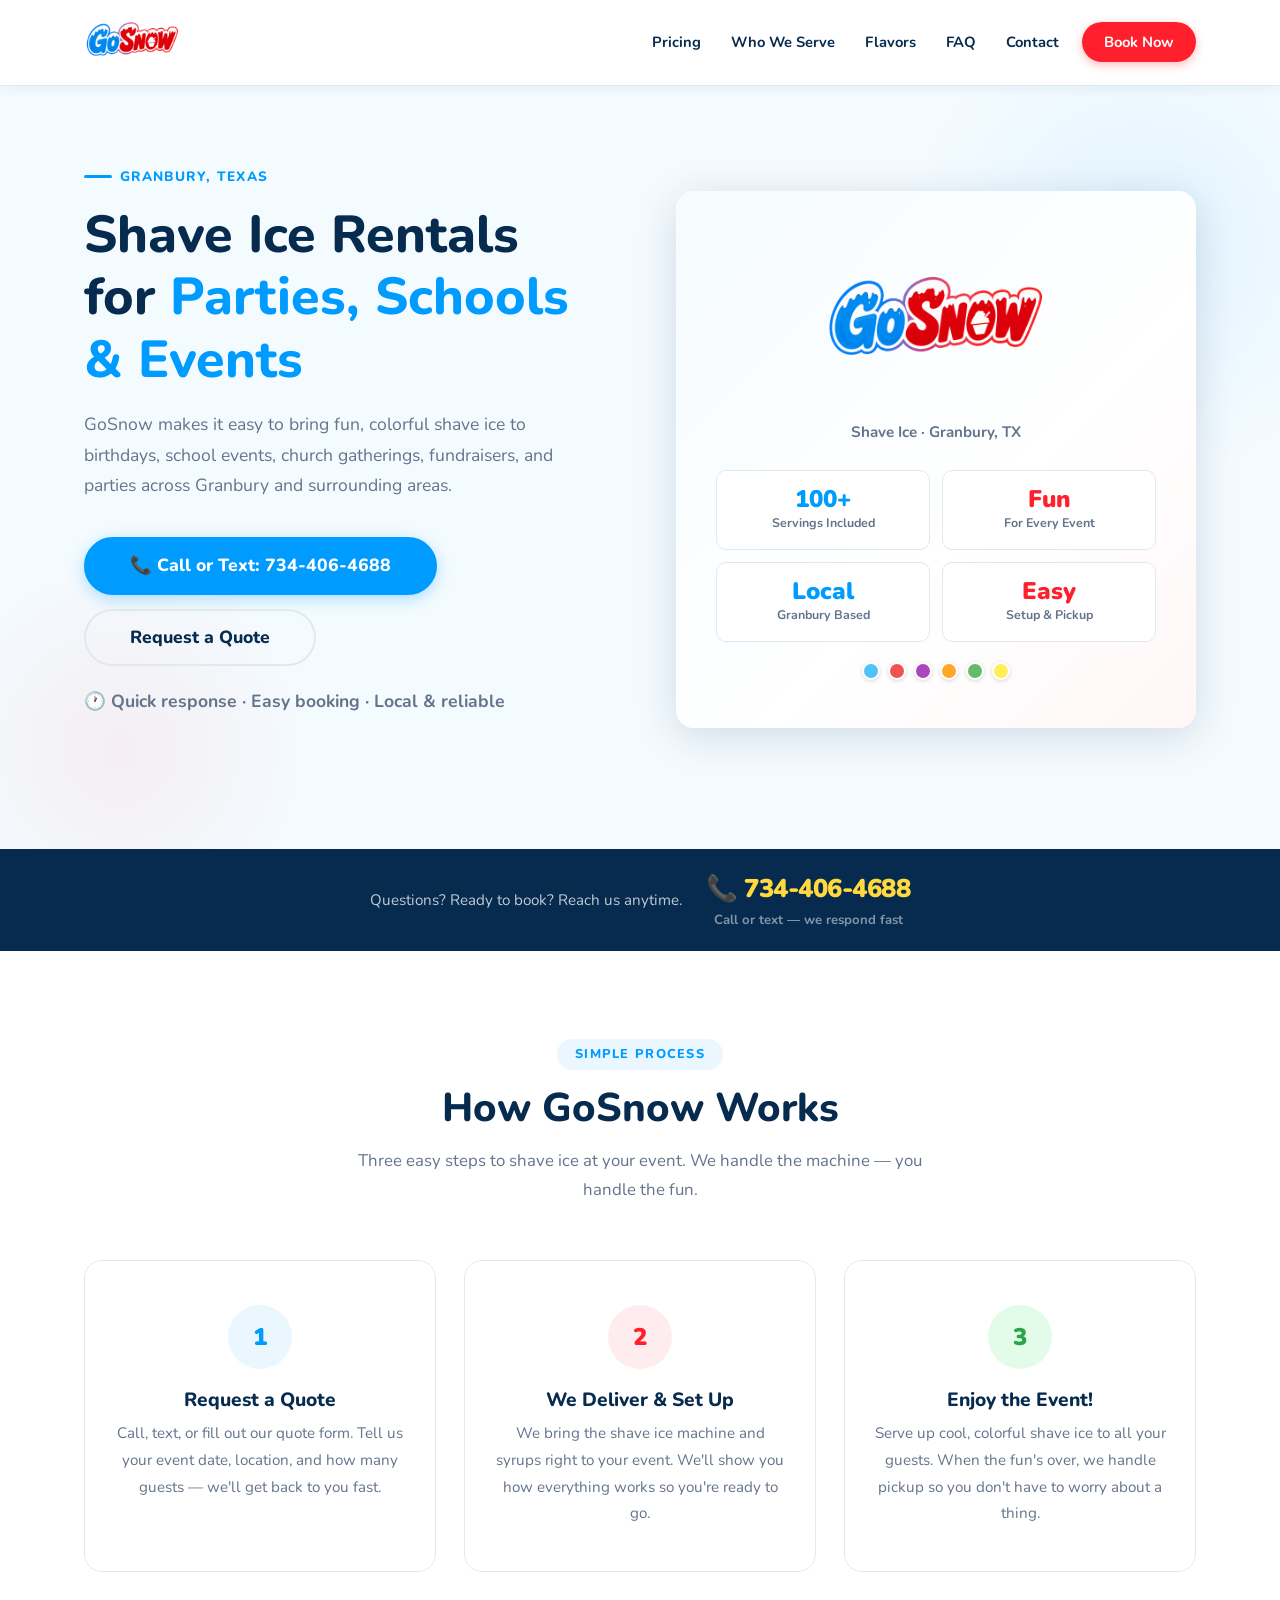
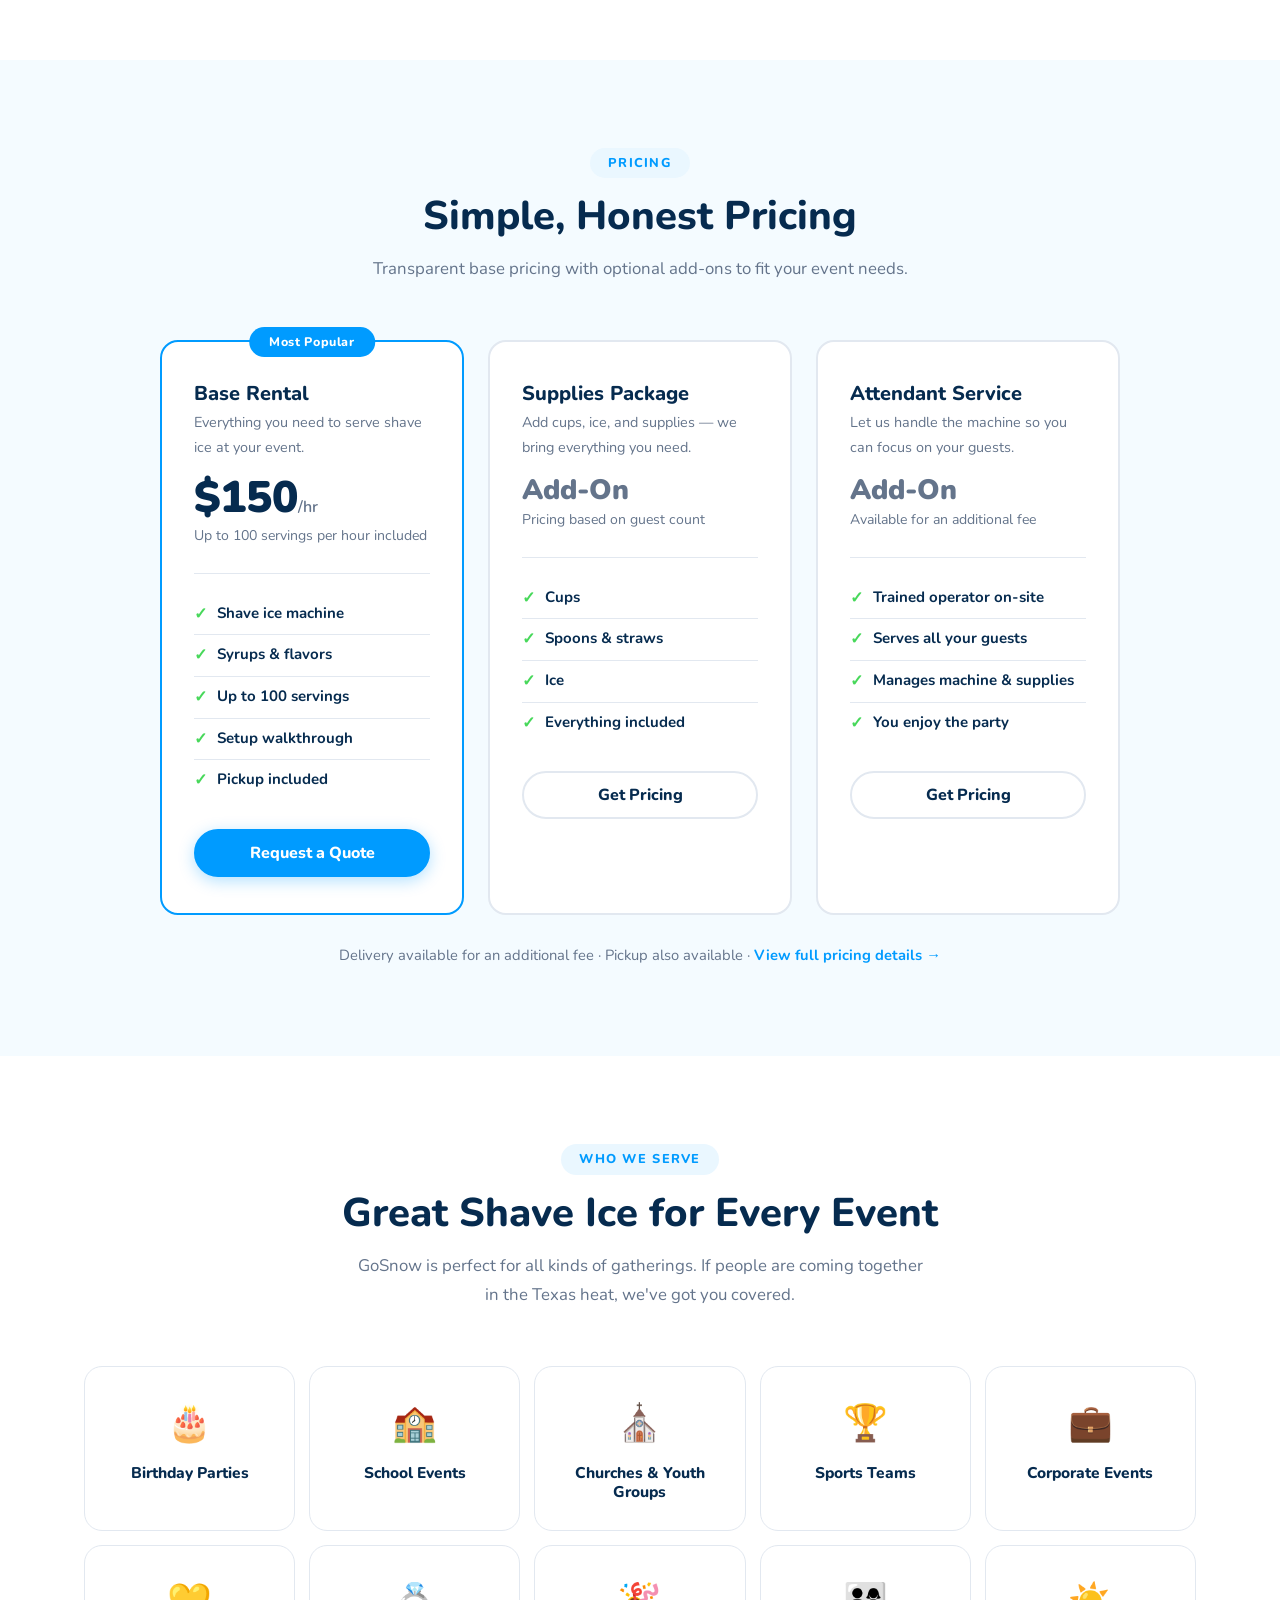
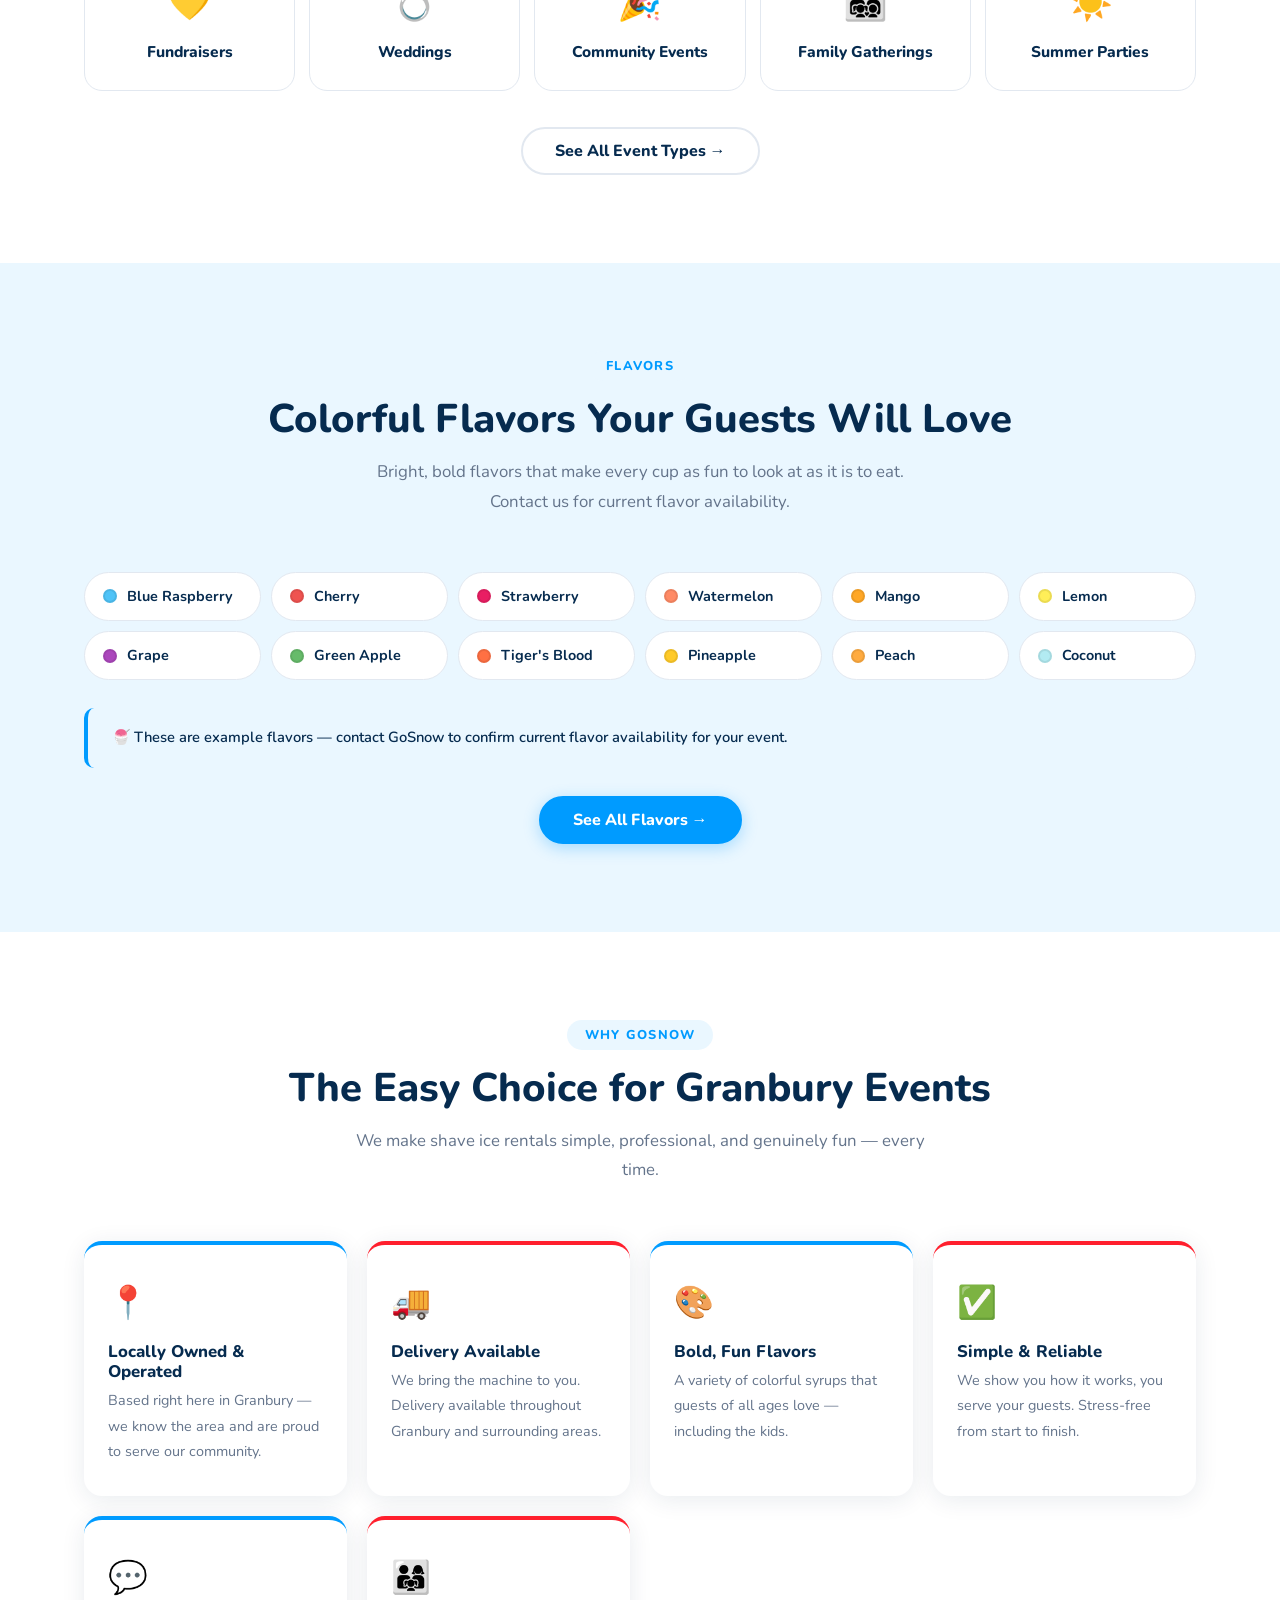
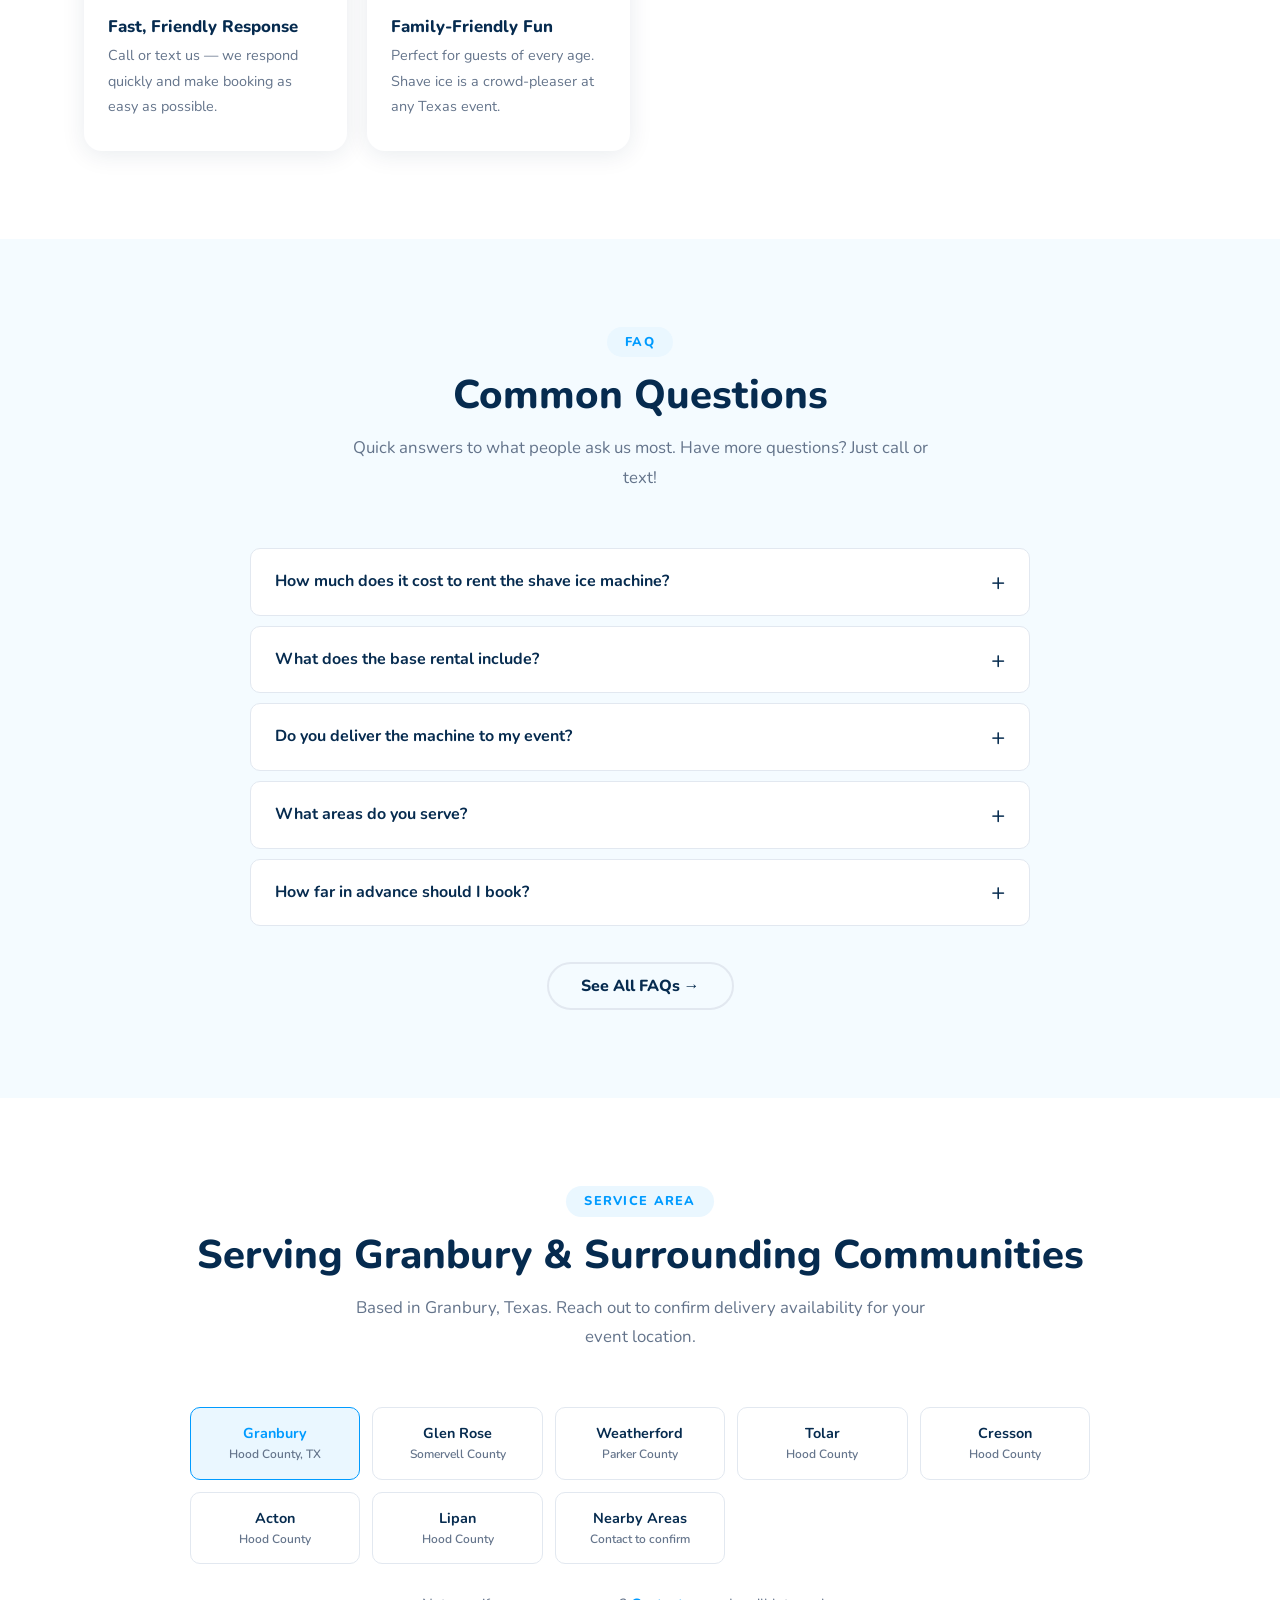
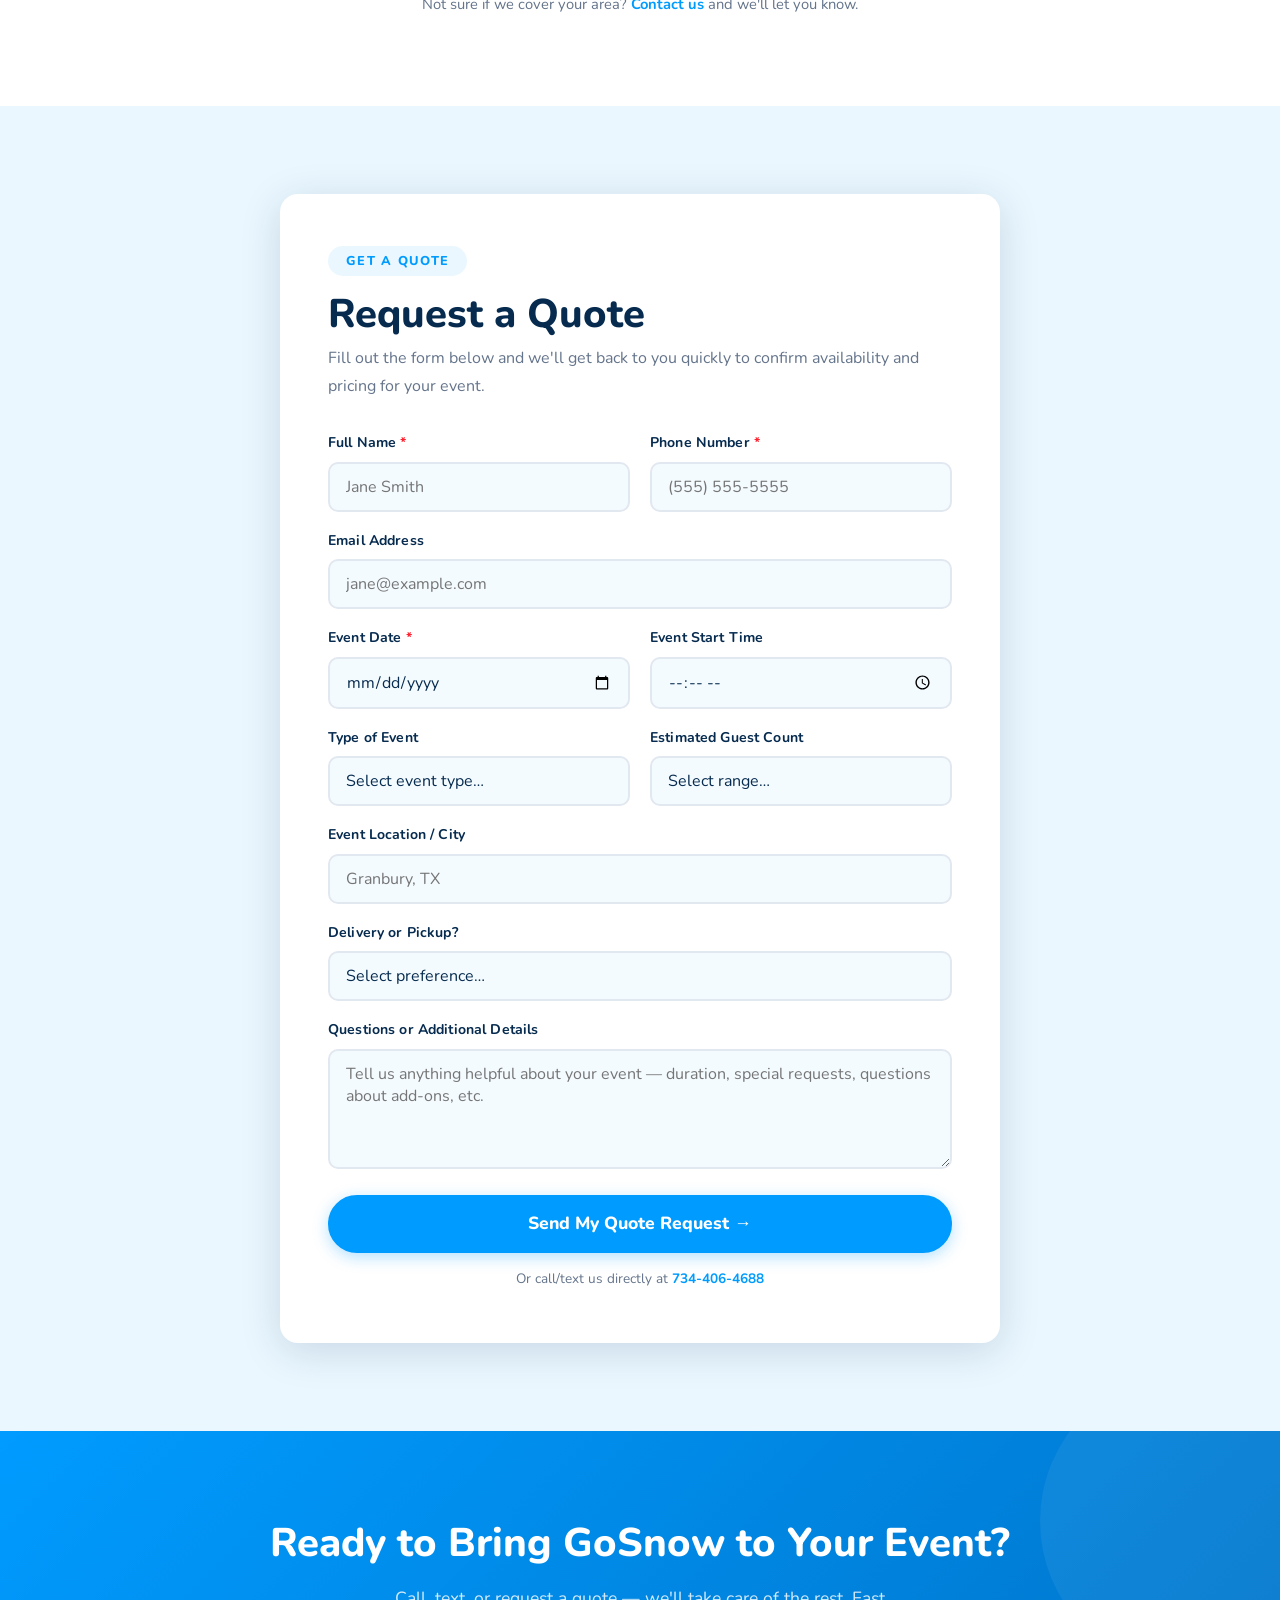
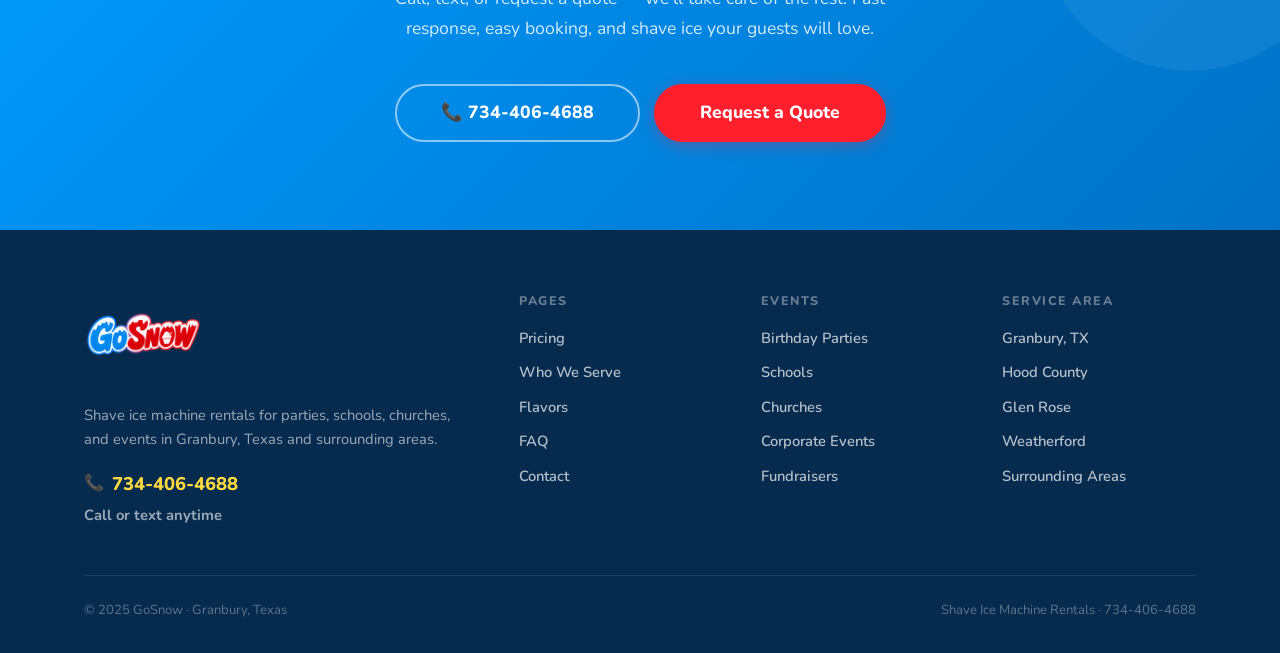
==== commit a37603b5: "Add W3Forms access key" ====
--- a/index.html
+++ b/index.html
@@ -421,11 +421,6 @@
         <h2>Request a Quote</h2>
         <p>Fill out the form below and we'll get back to you quickly to confirm availability and pricing for your event.</p>
 
-        <!-- SETUP: Get your free access key at web3forms.com and replace YOUR_ACCESS_KEY_HERE below -->
-        <div class="setup-notice">
-          ⚠️ <strong>Form Setup Needed:</strong> Get a free access key at <a href="https://web3forms.com" target="_blank" rel="noopener">web3forms.com</a> and replace <code>YOUR_ACCESS_KEY_HERE</code> in this form to activate email notifications.
-        </div>
-
         <form class="quote-form" novalidate>
           <input type="hidden" name="access_key" value="da14fd44-ae51-446a-985c-f9cbe2124d00">
           <input type="hidden" name="subject" value="New GoSnow Quote Request">
